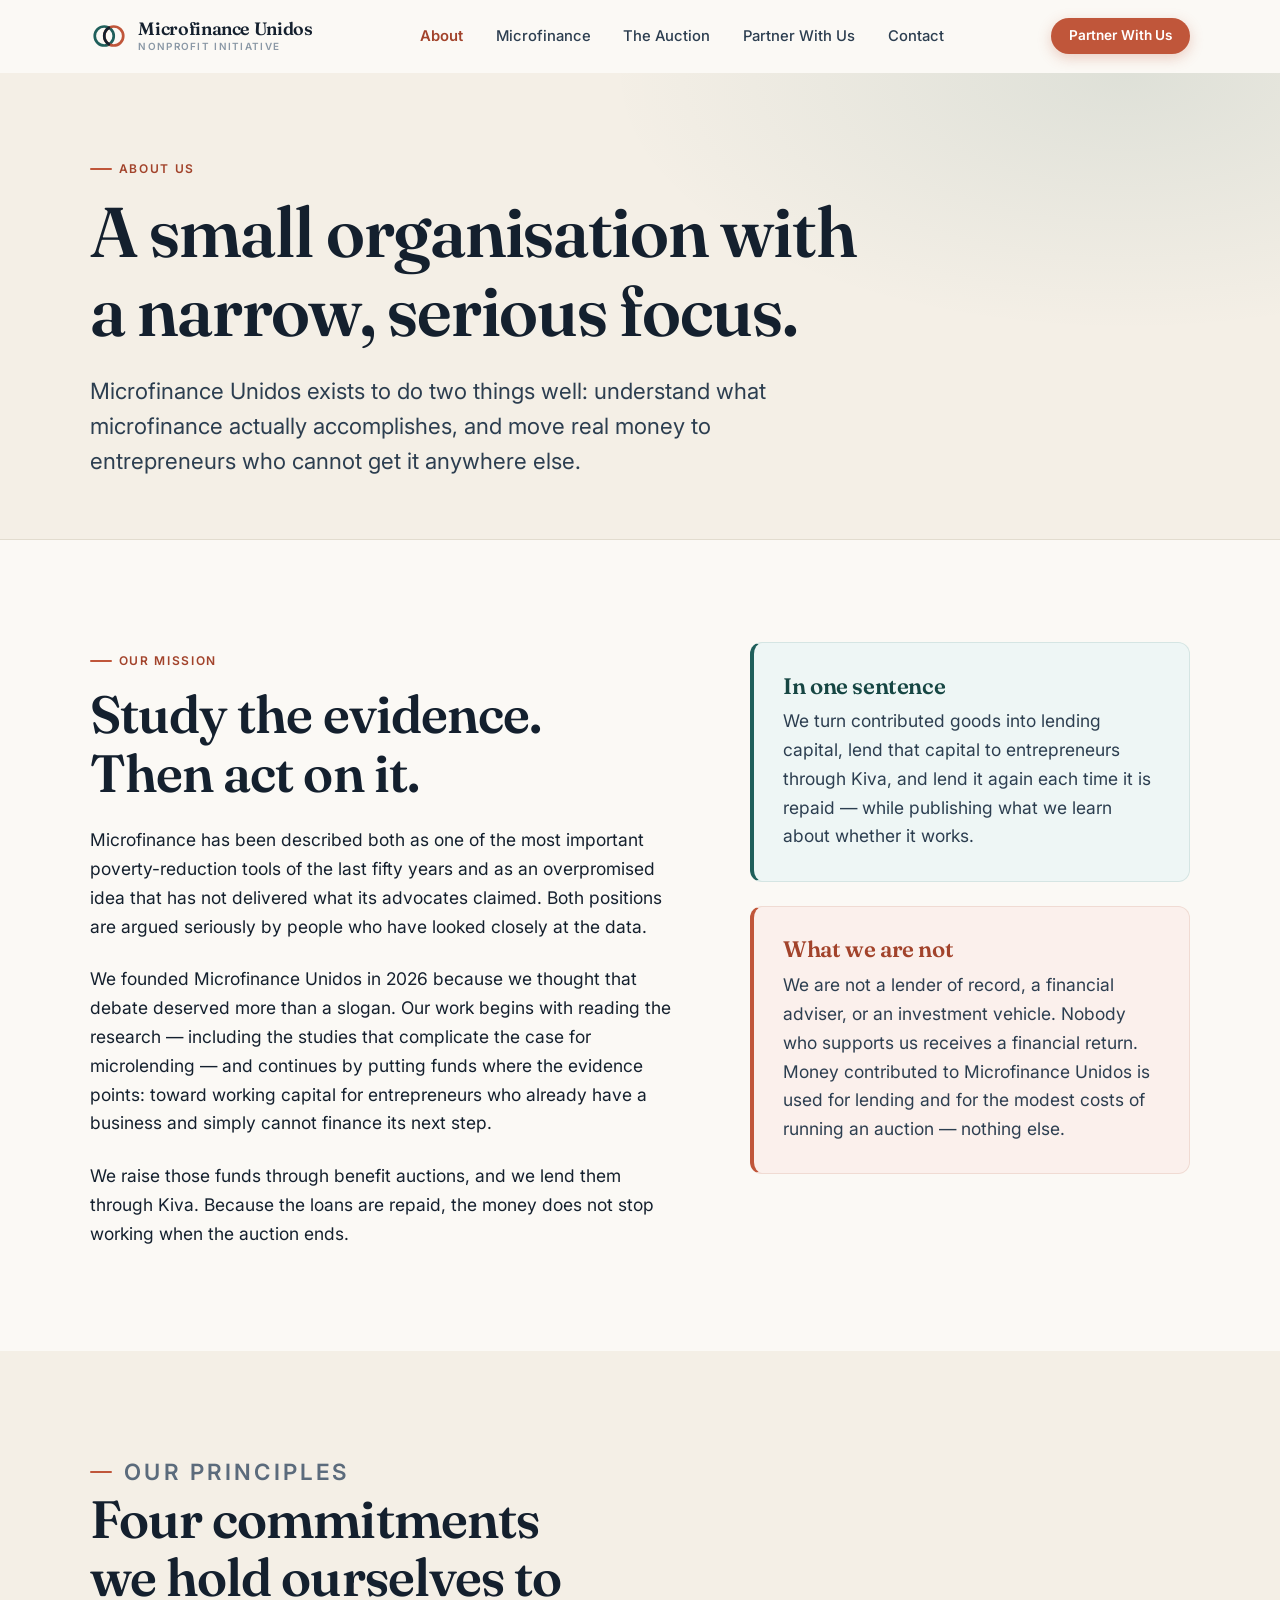
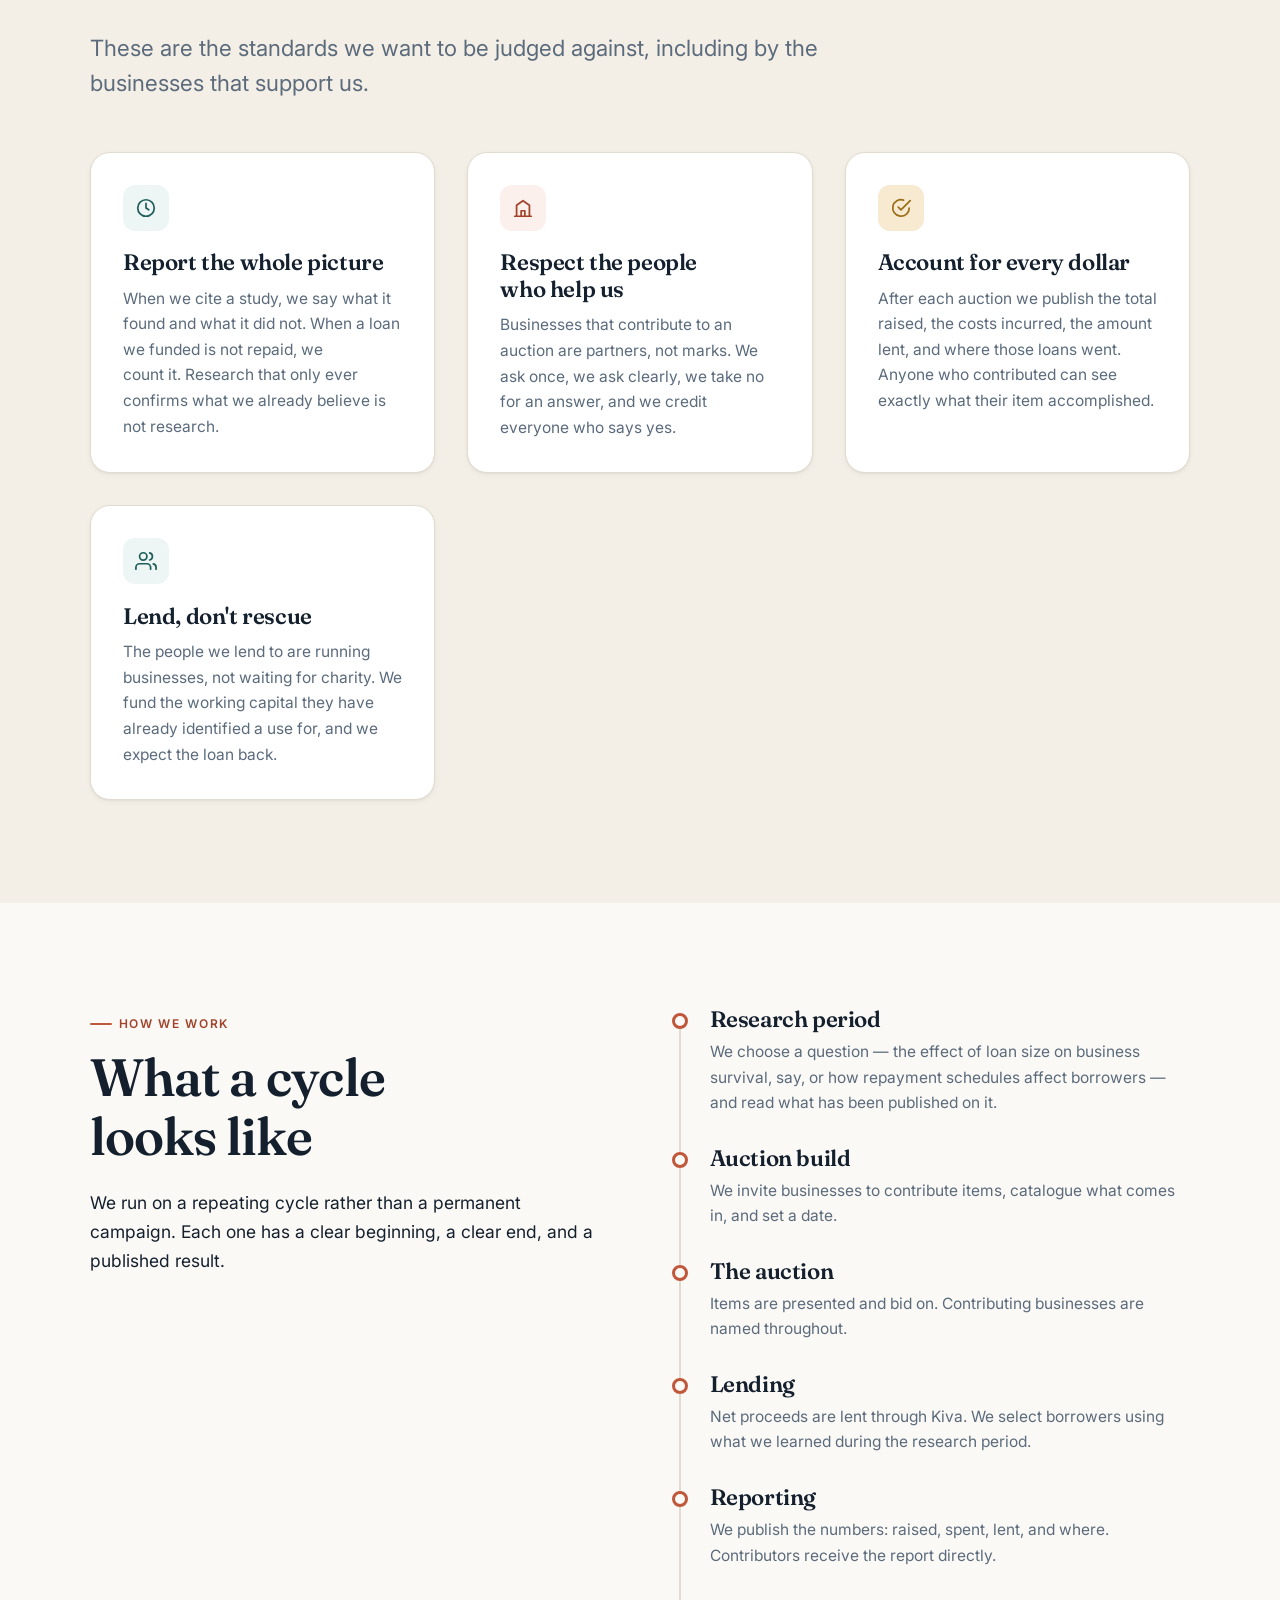
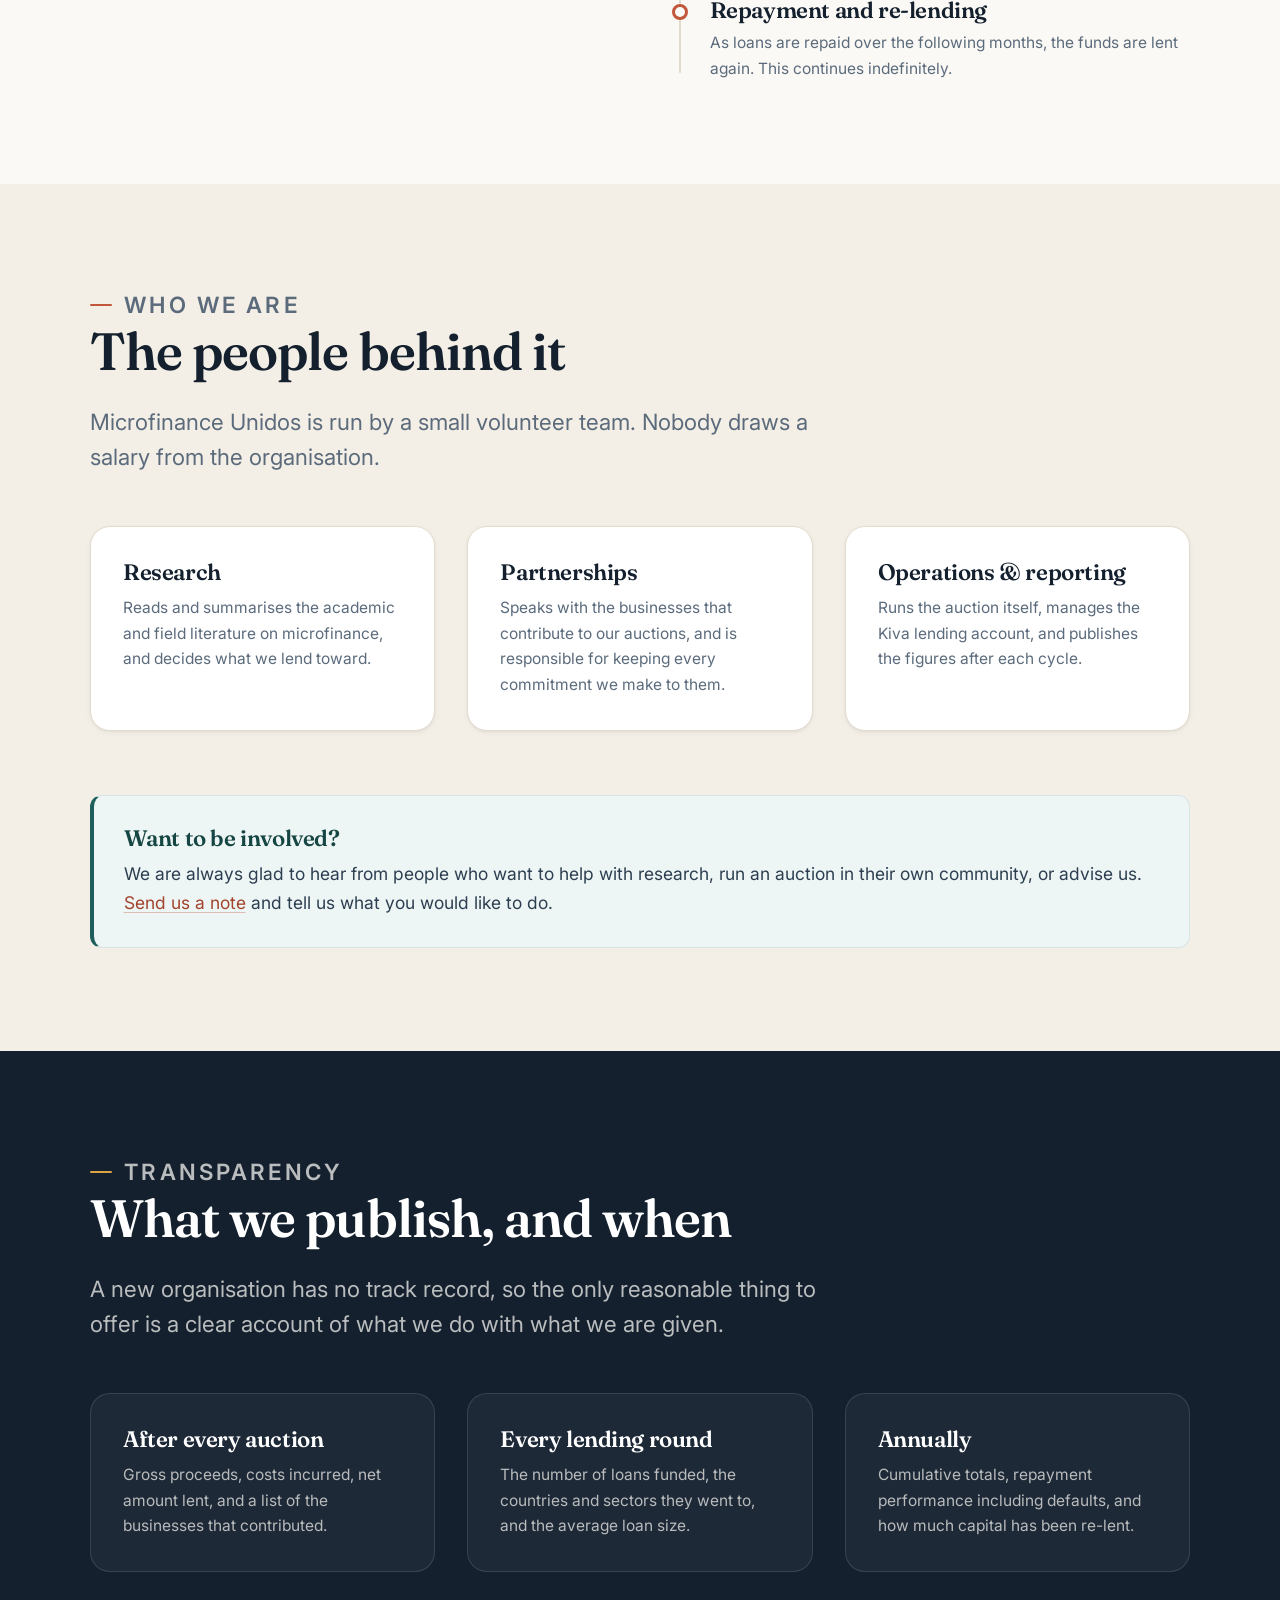
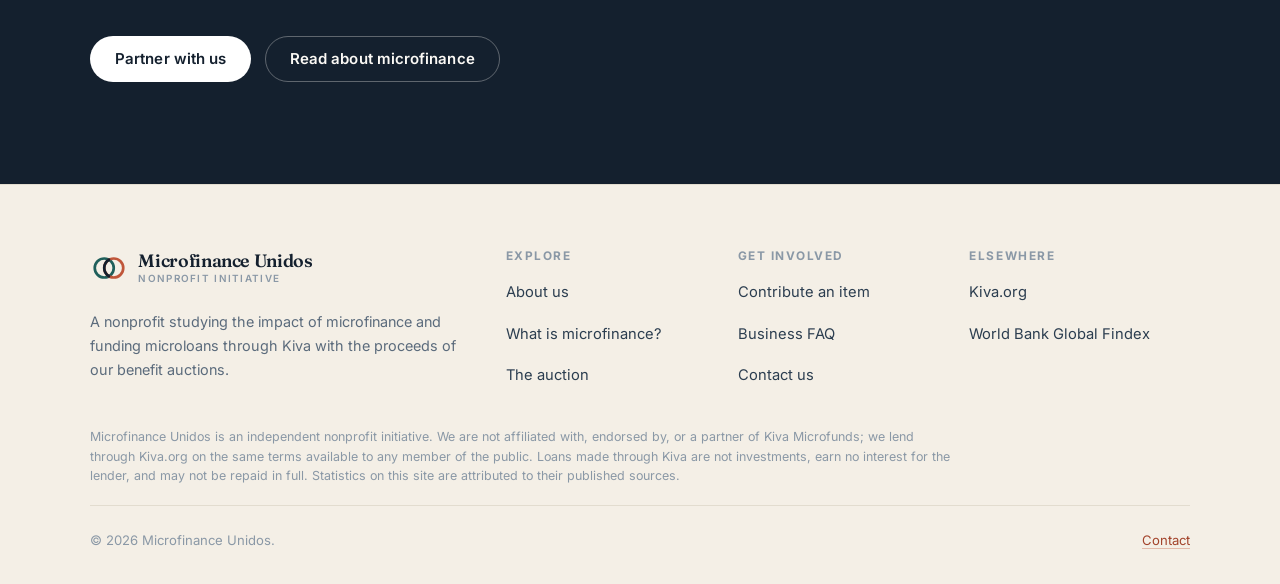
==== about.html @ 7e0c5ace "Add Microfinance Unidos website Six-page static site (no build step, no dependencies) for a nonprofi" ====
<!DOCTYPE html>
<html lang="en">
<head>
<meta charset="utf-8">
<meta name="viewport" content="width=device-width, initial-scale=1">
<title>About — Microfinance Unidos</title>
<meta name="description" content="Microfinance Unidos is a nonprofit initiative that studies the impact of microfinance and funds microloans through Kiva with the proceeds of its benefit auctions.">
<link rel="icon" href="assets/favicon.svg" type="image/svg+xml">
<meta property="og:title" content="About — Microfinance Unidos">
<meta property="og:description" content="Who we are, how we work, and the commitments we hold ourselves to.">
<meta property="og:type" content="website">
<link rel="preconnect" href="https://fonts.googleapis.com">
<link rel="preconnect" href="https://fonts.gstatic.com" crossorigin>
<link href="https://fonts.googleapis.com/css2?family=Fraunces:opsz,wght@9..144,400;9..144,500;9..144,600;9..144,700&family=Inter:wght@400;500;600;700&display=swap" rel="stylesheet">
<link rel="stylesheet" href="css/styles.css">
<noscript><style>.reveal{opacity:1;transform:none}</style></noscript>
</head>
<body>
<a class="skip-link" href="#main">Skip to content</a>

<header class="site-header">
  <div class="container">
    <nav class="nav" aria-label="Main navigation">
      <a class="brand" href="index.html">
        <svg class="brand__mark" viewBox="0 0 48 48" aria-hidden="true" focusable="false">
          <circle cx="18" cy="24" r="12" fill="none" stroke="#1f5f5b" stroke-width="3.4"/>
          <circle cx="30" cy="24" r="12" fill="none" stroke="#c0563a" stroke-width="3.4"/>
          <path d="M24 13.6a12 12 0 0 0 0 20.8" fill="none" stroke="#14202e" stroke-width="3.4" stroke-linecap="round"/>
        </svg>
        <span class="brand__text">
          <span class="brand__name">Microfinance Unidos</span>
          <span class="brand__tag">Nonprofit Initiative</span>
        </span>
      </a>
      <ul class="nav__links" id="nav-links">
        <li><a class="nav__link" href="about.html">About</a></li>
        <li><a class="nav__link" href="microfinance.html">Microfinance</a></li>
        <li><a class="nav__link" href="auction.html">The Auction</a></li>
        <li><a class="nav__link" href="partner.html">Partner With Us</a></li>
        <li><a class="nav__link" href="contact.html">Contact</a></li>
        <li class="nav__cta"><a class="btn btn-primary" href="partner.html">Partner With Us</a></li>
      </ul>
      <div class="nav__actions">
        <a class="btn btn-primary btn-sm" href="partner.html">Partner With Us</a>
        <button class="nav__toggle" type="button" aria-expanded="false" aria-controls="nav-links" aria-label="Open menu"><span></span></button>
      </div>
    </nav>
  </div>
</header>

<main id="main">

  <section class="page-hero">
    <div class="container">
      <p class="eyebrow">About us</p>
      <h1>A small organisation with a narrow, serious focus.</h1>
      <p class="lede">
        Microfinance Unidos exists to do two things well: understand what microfinance actually accomplishes,
        and move real money to entrepreneurs who cannot get it anywhere else.
      </p>
    </div>
  </section>

  <!-- ================= MISSION ================= -->
  <section class="section">
    <div class="container">
      <div class="split split--top split--wide-left">
        <div class="reveal">
          <p class="eyebrow">Our mission</p>
          <h2>Study the evidence. Then act on it.</h2>
          <p>
            Microfinance has been described both as one of the most important poverty-reduction tools of the
            last fifty years and as an overpromised idea that has not delivered what its advocates claimed.
            Both positions are argued seriously by people who have looked closely at the data.
          </p>
          <p>
            We founded Microfinance Unidos in 2026 because we thought that debate deserved more than a slogan.
            Our work begins with reading the research — including the studies that complicate the case for
            microlending — and continues by putting funds where the evidence points: toward working capital for
            entrepreneurs who already have a business and simply cannot finance its next step.
          </p>
          <p>
            We raise those funds through benefit auctions, and we lend them through Kiva. Because the loans are
            repaid, the money does not stop working when the auction ends.
          </p>
        </div>

        <div class="reveal reveal-1">
          <div class="callout">
            <h3>In one sentence</h3>
            <p>
              We turn contributed goods into lending capital, lend that capital to entrepreneurs through Kiva,
              and lend it again each time it is repaid — while publishing what we learn about whether it works.
            </p>
          </div>
          <div class="callout callout--clay mt-md">
            <h3>What we are not</h3>
            <p>
              We are not a lender of record, a financial adviser, or an investment vehicle. Nobody who supports
              us receives a financial return. Money contributed to Microfinance Unidos is used for lending and
              for the modest costs of running an auction — nothing else.
            </p>
          </div>
        </div>
      </div>
    </div>
  </section>

  <!-- ================= PRINCIPLES ================= -->
  <section class="section section--paper">
    <div class="container">
      <div class="section-head reveal">
        <p class="eyebrow">Our principles</p>
        <h2>Four commitments we hold ourselves to</h2>
        <p>These are the standards we want to be judged against, including by the businesses that support us.</p>
      </div>

      <div class="grid grid-2">
        <article class="card reveal">
          <div class="card__icon card__icon--pine">
            <svg width="22" height="22" viewBox="0 0 24 24" fill="none" stroke="currentColor" stroke-width="1.9" stroke-linecap="round" stroke-linejoin="round" aria-hidden="true"><circle cx="12" cy="12" r="9"/><path d="M12 7v5l3 2"/></svg>
          </div>
          <h3>Report the whole picture</h3>
          <p>
            When we cite a study, we say what it found and what it did not. When a loan we funded is not repaid,
            we count it. Research that only ever confirms what we already believe is not research.
          </p>
        </article>

        <article class="card reveal reveal-1">
          <div class="card__icon">
            <svg width="22" height="22" viewBox="0 0 24 24" fill="none" stroke="currentColor" stroke-width="1.9" stroke-linecap="round" stroke-linejoin="round" aria-hidden="true"><path d="M3 21h18"/><path d="M5 21V9l7-5 7 5v12"/><path d="M10 21v-6h4v6"/></svg>
          </div>
          <h3>Respect the people who help us</h3>
          <p>
            Businesses that contribute to an auction are partners, not marks. We ask once, we ask clearly, we
            take no for an answer, and we credit everyone who says yes.
          </p>
        </article>

        <article class="card reveal reveal-2">
          <div class="card__icon card__icon--sand">
            <svg width="22" height="22" viewBox="0 0 24 24" fill="none" stroke="currentColor" stroke-width="1.9" stroke-linecap="round" stroke-linejoin="round" aria-hidden="true"><path d="M21 12a9 9 0 1 1-6.2-8.6"/><path d="M22 4 12 14.01l-3-3"/></svg>
          </div>
          <h3>Account for every dollar</h3>
          <p>
            After each auction we publish the total raised, the costs incurred, the amount lent, and where those
            loans went. Anyone who contributed can see exactly what their item accomplished.
          </p>
        </article>

        <article class="card reveal reveal-3">
          <div class="card__icon card__icon--pine">
            <svg width="22" height="22" viewBox="0 0 24 24" fill="none" stroke="currentColor" stroke-width="1.9" stroke-linecap="round" stroke-linejoin="round" aria-hidden="true"><path d="M17 21v-2a4 4 0 0 0-4-4H5a4 4 0 0 0-4 4v2"/><circle cx="9" cy="7" r="4"/><path d="M23 21v-2a4 4 0 0 0-3-3.87"/><path d="M16 3.13a4 4 0 0 1 0 7.75"/></svg>
          </div>
          <h3>Lend, don't rescue</h3>
          <p>
            The people we lend to are running businesses, not waiting for charity. We fund the working capital
            they have already identified a use for, and we expect the loan back.
          </p>
        </article>
      </div>
    </div>
  </section>

  <!-- ================= HOW WE WORK ================= -->
  <section class="section">
    <div class="container">
      <div class="split split--top">
        <div class="reveal">
          <p class="eyebrow">How we work</p>
          <h2>What a cycle looks like</h2>
          <p>
            We run on a repeating cycle rather than a permanent campaign. Each one has a clear beginning, a
            clear end, and a published result.
          </p>
        </div>

        <ul class="timeline reveal reveal-1">
          <li>
            <h4>Research period</h4>
            <p>We choose a question — the effect of loan size on business survival, say, or how repayment schedules affect borrowers — and read what has been published on it.</p>
          </li>
          <li>
            <h4>Auction build</h4>
            <p>We invite businesses to contribute items, catalogue what comes in, and set a date.</p>
          </li>
          <li>
            <h4>The auction</h4>
            <p>Items are presented and bid on. Contributing businesses are named throughout.</p>
          </li>
          <li>
            <h4>Lending</h4>
            <p>Net proceeds are lent through Kiva. We select borrowers using what we learned during the research period.</p>
          </li>
          <li>
            <h4>Reporting</h4>
            <p>We publish the numbers: raised, spent, lent, and where. Contributors receive the report directly.</p>
          </li>
          <li>
            <h4>Repayment and re-lending</h4>
            <p>As loans are repaid over the following months, the funds are lent again. This continues indefinitely.</p>
          </li>
        </ul>
      </div>
    </div>
  </section>

  <!-- ================= WHO WE ARE ================= -->
  <section class="section section--paper">
    <div class="container">
      <div class="section-head reveal">
        <p class="eyebrow">Who we are</p>
        <h2>The people behind it</h2>
        <p>
          Microfinance Unidos is run by a small volunteer team. Nobody draws a salary from the organisation.
        </p>
      </div>

      <div class="grid grid-3 reveal reveal-1">
        <article class="card">
          <h3>Research</h3>
          <p>Reads and summarises the academic and field literature on microfinance, and decides what we lend toward.</p>
        </article>
        <article class="card">
          <h3>Partnerships</h3>
          <p>Speaks with the businesses that contribute to our auctions, and is responsible for keeping every commitment we make to them.</p>
        </article>
        <article class="card">
          <h3>Operations &amp; reporting</h3>
          <p>Runs the auction itself, manages the Kiva lending account, and publishes the figures after each cycle.</p>
        </article>
      </div>

      <!--
        TO ADD NAMED TEAM MEMBERS:
        Replace the three cards above (or add below) using this pattern —

        <article class="card">
          <h3>Full Name</h3>
          <p class="pill pill--pine" style="margin-bottom:0.75rem">Role</p>
          <p>One or two sentences on background and what they do here.</p>
        </article>
      -->

      <div class="callout mt-xl reveal reveal-2">
        <h3>Want to be involved?</h3>
        <p>
          We are always glad to hear from people who want to help with research, run an auction in their own
          community, or advise us. <a href="contact.html">Send us a note</a> and tell us what you would like to do.
        </p>
      </div>
    </div>
  </section>

  <!-- ================= TRANSPARENCY ================= -->
  <section class="section section--ink">
    <div class="container">
      <div class="section-head reveal">
        <p class="eyebrow">Transparency</p>
        <h2>What we publish, and when</h2>
        <p>
          A new organisation has no track record, so the only reasonable thing to offer is a clear account of
          what we do with what we are given.
        </p>
      </div>

      <div class="grid grid-3">
        <article class="card card--dark reveal">
          <h3>After every auction</h3>
          <p>Gross proceeds, costs incurred, net amount lent, and a list of the businesses that contributed.</p>
        </article>
        <article class="card card--dark reveal reveal-1">
          <h3>Every lending round</h3>
          <p>The number of loans funded, the countries and sectors they went to, and the average loan size.</p>
        </article>
        <article class="card card--dark reveal reveal-2">
          <h3>Annually</h3>
          <p>Cumulative totals, repayment performance including defaults, and how much capital has been re-lent.</p>
        </article>
      </div>

      <div class="btn-row mt-xl reveal reveal-3">
        <a class="btn btn-light" href="partner.html">Partner with us</a>
        <a class="btn btn-ghost-light" href="microfinance.html">Read about microfinance</a>
      </div>
    </div>
  </section>

</main>

<footer class="site-footer">
  <div class="container">
    <div class="footer__grid">
      <div class="footer__about">
        <a class="brand" href="index.html">
          <svg class="brand__mark" viewBox="0 0 48 48" aria-hidden="true" focusable="false">
            <circle cx="18" cy="24" r="12" fill="none" stroke="#1f5f5b" stroke-width="3.4"/>
            <circle cx="30" cy="24" r="12" fill="none" stroke="#c0563a" stroke-width="3.4"/>
            <path d="M24 13.6a12 12 0 0 0 0 20.8" fill="none" stroke="#14202e" stroke-width="3.4" stroke-linecap="round"/>
          </svg>
          <span class="brand__text">
            <span class="brand__name">Microfinance Unidos</span>
            <span class="brand__tag">Nonprofit Initiative</span>
          </span>
        </a>
        <p>
          A nonprofit studying the impact of microfinance and funding microloans through Kiva with the proceeds
          of our benefit auctions.
        </p>
      </div>

      <div>
        <h4>Explore</h4>
        <ul class="footer__links">
          <li><a href="about.html">About us</a></li>
          <li><a href="microfinance.html">What is microfinance?</a></li>
          <li><a href="auction.html">The auction</a></li>
        </ul>
      </div>

      <div>
        <h4>Get involved</h4>
        <ul class="footer__links">
          <li><a href="partner.html">Contribute an item</a></li>
          <li><a href="partner.html#faq">Business FAQ</a></li>
          <li><a href="contact.html">Contact us</a></li>
        </ul>
      </div>

      <div>
        <h4>Elsewhere</h4>
        <ul class="footer__links">
          <li><a href="https://www.kiva.org" target="_blank" rel="noopener">Kiva.org</a></li>
          <li><a href="https://www.worldbank.org/en/publication/globalfindex" target="_blank" rel="noopener">World Bank Global Findex</a></li>
        </ul>
      </div>
    </div>

    <p class="footer__disclaimer">
      Microfinance Unidos is an independent nonprofit initiative. We are not affiliated with, endorsed by, or a
      partner of Kiva Microfunds; we lend through Kiva.org on the same terms available to any member of the
      public. Loans made through Kiva are not investments, earn no interest for the lender, and may not be
      repaid in full. Statistics on this site are attributed to their published sources.
    </p>

    <div class="footer__bottom">
      <p>&copy; <span data-year>2026</span> Microfinance Unidos.</p>
      <p><a href="contact.html">Contact</a></p>
    </div>
  </div>
</footer>

<script src="js/main.js"></script>
</body>
</html>
---- css/styles.css ----
/* ==========================================================================
   Microfinance Unidos — Design System
   ========================================================================== */

/* --------------------------------------------------------------------------
   1. Tokens
   -------------------------------------------------------------------------- */
:root {
  /* Brand palette */
  --ink:            #14202e;
  --ink-soft:       #2c3e50;
  --ink-muted:      #5b6b7c;
  --ink-faint:      #8a98a6;

  --paper:          #fbf9f5;
  --paper-warm:     #f4efe6;
  --paper-deep:     #ece5d8;
  --white:          #ffffff;

  --clay:           #c0563a;   /* primary accent */
  --clay-deep:      #a2432b;
  --clay-soft:      #f0dbd3;
  --clay-tint:      #fbf0ec;

  --pine:           #1f5f5b;   /* secondary accent */
  --pine-deep:      #164643;
  --pine-soft:      #d5e5e3;
  --pine-tint:      #eef6f5;

  --sand:           #d9a441;
  --sand-soft:      #f7ead0;

  --line:           #e2dccf;
  --line-strong:    #cdc4b2;

  /* Typography */
  --font-display: "Fraunces", "Iowan Old Style", "Palatino Linotype", Georgia, serif;
  --font-body:    "Inter", -apple-system, BlinkMacSystemFont, "Segoe UI", Roboto, Helvetica, Arial, sans-serif;

  --step--1: clamp(0.82rem, 0.79rem + 0.14vw, 0.9rem);
  --step-0:  clamp(1rem, 0.96rem + 0.2vw, 1.09rem);
  --step-1:  clamp(1.18rem, 1.1rem + 0.38vw, 1.4rem);
  --step-2:  clamp(1.42rem, 1.28rem + 0.68vw, 1.85rem);
  --step-3:  clamp(1.7rem, 1.45rem + 1.2vw, 2.45rem);
  --step-4:  clamp(2.05rem, 1.6rem + 2.1vw, 3.3rem);
  --step-5:  clamp(2.45rem, 1.7rem + 3.4vw, 4.4rem);

  /* Space */
  --space-xs:  0.5rem;
  --space-sm:  0.875rem;
  --space-md:  1.5rem;
  --space-lg:  2.5rem;
  --space-xl:  4rem;
  --space-2xl: 6rem;
  --space-3xl: 8.5rem;

  /* Structure */
  --container: 1180px;
  --container-narrow: 760px;
  --radius-sm: 6px;
  --radius:    12px;
  --radius-lg: 20px;
  --radius-xl: 28px;

  --shadow-sm: 0 1px 2px rgba(20, 32, 46, 0.05), 0 2px 6px rgba(20, 32, 46, 0.04);
  --shadow:    0 2px 4px rgba(20, 32, 46, 0.04), 0 8px 24px rgba(20, 32, 46, 0.07);
  --shadow-lg: 0 4px 8px rgba(20, 32, 46, 0.04), 0 18px 48px rgba(20, 32, 46, 0.10);

  --header-h: 72px;
  --ease: cubic-bezier(0.22, 0.61, 0.36, 1);
}

/* --------------------------------------------------------------------------
   2. Reset & base
   -------------------------------------------------------------------------- */
*, *::before, *::after { box-sizing: border-box; }

html {
  -webkit-text-size-adjust: 100%;
  scroll-behavior: smooth;
  scroll-padding-top: calc(var(--header-h) + 24px);
}

body {
  margin: 0;
  background: var(--paper);
  color: var(--ink);
  font-family: var(--font-body);
  font-size: var(--step-0);
  line-height: 1.65;
  -webkit-font-smoothing: antialiased;
  -moz-osx-font-smoothing: grayscale;
  overflow-x: hidden;
}

body.nav-open { overflow: hidden; }

img, svg, video { max-width: 100%; height: auto; display: block; }

h1, h2, h3, h4 {
  font-family: var(--font-display);
  font-weight: 600;
  line-height: 1.12;
  letter-spacing: -0.018em;
  color: var(--ink);
  margin: 0 0 var(--space-md);
  text-wrap: balance;
}

h1 { font-size: var(--step-5); }
h2 { font-size: var(--step-4); }
h3 { font-size: var(--step-2); line-height: 1.2; }
h4 { font-size: var(--step-1); line-height: 1.3; }

p { margin: 0 0 var(--space-md); text-wrap: pretty; }
p:last-child { margin-bottom: 0; }

a {
  color: var(--clay-deep);
  text-decoration-color: rgba(192, 86, 58, 0.35);
  text-underline-offset: 3px;
  transition: color 0.18s var(--ease);
}
a:hover { color: var(--clay); text-decoration-color: currentColor; }

ul, ol { margin: 0 0 var(--space-md); padding-left: 1.25em; }
li { margin-bottom: 0.5em; }
li:last-child { margin-bottom: 0; }

strong { font-weight: 600; color: var(--ink); }

hr { border: 0; border-top: 1px solid var(--line); margin: var(--space-xl) 0; }

:focus-visible {
  outline: 2.5px solid var(--clay);
  outline-offset: 3px;
  border-radius: 3px;
}

::selection { background: var(--clay-soft); color: var(--ink); }

.skip-link {
  position: absolute; left: 12px; top: -100px; z-index: 200;
  background: var(--ink); color: var(--white);
  padding: 0.7rem 1.1rem; border-radius: var(--radius-sm);
  font-size: var(--step--1); font-weight: 600; text-decoration: none;
  transition: top 0.2s var(--ease);
}
.skip-link:focus { top: 12px; color: var(--white); }

/* --------------------------------------------------------------------------
   3. Layout
   -------------------------------------------------------------------------- */
.container {
  width: 100%;
  max-width: var(--container);
  margin-inline: auto;
  padding-inline: clamp(1.25rem, 4vw, 2.5rem);
}
.container--narrow { max-width: var(--container-narrow); }

.section { padding-block: clamp(3.5rem, 8vw, var(--space-3xl)); }
.section--tight { padding-block: clamp(2.75rem, 6vw, var(--space-2xl)); }
.section--paper { background: var(--paper-warm); }
.section--ink { background: var(--ink); color: var(--paper); }
.section--ink h2, .section--ink h3, .section--ink h4 { color: var(--white); }
.section--pine { background: var(--pine-tint); }

.section-head { max-width: 46rem; margin-bottom: clamp(2rem, 4vw, 3.25rem); }
.section-head--center { margin-inline: auto; text-align: center; }
.section-head p { color: var(--ink-muted); font-size: var(--step-1); line-height: 1.55; margin-bottom: 0; }
.section--ink .section-head p { color: rgba(251, 249, 245, 0.72); }

.eyebrow {
  display: inline-flex; align-items: center; gap: 0.55em;
  font-family: var(--font-body);
  font-size: 0.75rem; font-weight: 600; letter-spacing: 0.14em; text-transform: uppercase;
  color: var(--clay-deep);
  margin-bottom: var(--space-sm);
}
.eyebrow::before {
  content: ""; width: 22px; height: 2px; background: var(--clay); border-radius: 2px; flex: none;
}
.eyebrow--center { justify-content: center; }
.section--ink .eyebrow { color: var(--sand); }
.section--ink .eyebrow::before { background: var(--sand); }

.lede { font-size: var(--step-1); line-height: 1.55; color: var(--ink-soft); }

.grid { display: grid; gap: clamp(1.25rem, 2.5vw, 2rem); }
.grid-2 { grid-template-columns: repeat(auto-fit, minmax(300px, 1fr)); }
.grid-3 { grid-template-columns: repeat(auto-fit, minmax(280px, 1fr)); }
.grid-4 { grid-template-columns: repeat(auto-fit, minmax(215px, 1fr)); }

.split {
  display: grid;
  grid-template-columns: 1fr;
  gap: clamp(2rem, 5vw, 4.5rem);
  align-items: center;
}
@media (min-width: 880px) {
  .split { grid-template-columns: 1fr 1fr; }
  .split--wide-left { grid-template-columns: 1.15fr 0.85fr; }
  .split--wide-right { grid-template-columns: 0.85fr 1.15fr; }
  .split--top { align-items: start; }
}

/* --------------------------------------------------------------------------
   4. Buttons
   -------------------------------------------------------------------------- */
.btn {
  display: inline-flex; align-items: center; justify-content: center; gap: 0.55em;
  font-family: var(--font-body);
  font-size: 0.94rem; font-weight: 600; letter-spacing: 0.005em;
  line-height: 1;
  padding: 0.95em 1.6em;
  border-radius: 100px;
  border: 1.5px solid transparent;
  text-decoration: none;
  cursor: pointer;
  transition: transform 0.18s var(--ease), background 0.18s var(--ease),
              border-color 0.18s var(--ease), color 0.18s var(--ease), box-shadow 0.18s var(--ease);
  white-space: nowrap;
}
.btn:hover { transform: translateY(-2px); }
.btn:active { transform: translateY(0); }

.btn-primary { background: var(--clay); color: var(--white); box-shadow: 0 4px 14px rgba(192, 86, 58, 0.28); }
.btn-primary:hover { background: var(--clay-deep); color: var(--white); box-shadow: 0 8px 22px rgba(192, 86, 58, 0.34); }

.btn-secondary { background: transparent; color: var(--ink); border-color: var(--line-strong); }
.btn-secondary:hover { background: var(--white); color: var(--ink); border-color: var(--ink); box-shadow: var(--shadow-sm); }

.btn-ink { background: var(--ink); color: var(--white); }
.btn-ink:hover { background: var(--ink-soft); color: var(--white); }

.btn-light { background: var(--white); color: var(--ink); }
.btn-light:hover { background: var(--paper-warm); color: var(--ink); }

.btn-ghost-light { background: transparent; color: var(--paper); border-color: rgba(251, 249, 245, 0.32); }
.btn-ghost-light:hover { background: rgba(251, 249, 245, 0.1); color: var(--white); border-color: rgba(251, 249, 245, 0.6); }

.btn-sm { font-size: 0.85rem; padding: 0.72em 1.25em; }

.btn-row { display: flex; flex-wrap: wrap; gap: 0.85rem; align-items: center; }
.btn-row--center { justify-content: center; }

.link-arrow {
  display: inline-flex; align-items: center; gap: 0.45em;
  font-weight: 600; font-size: 0.94rem; text-decoration: none;
  color: var(--clay-deep);
}
.link-arrow svg { transition: transform 0.2s var(--ease); flex: none; }
.link-arrow:hover svg { transform: translateX(4px); }
.section--ink .link-arrow { color: var(--sand); }

/* --------------------------------------------------------------------------
   5. Header & navigation
   -------------------------------------------------------------------------- */
.site-header {
  position: sticky; top: 0; z-index: 100;
  background: rgba(251, 249, 245, 0.88);
  backdrop-filter: saturate(180%) blur(14px);
  -webkit-backdrop-filter: saturate(180%) blur(14px);
  border-bottom: 1px solid transparent;
  transition: border-color 0.25s var(--ease), box-shadow 0.25s var(--ease), background 0.25s var(--ease);
}
.site-header.is-stuck { border-bottom-color: var(--line); box-shadow: 0 4px 20px rgba(20, 32, 46, 0.05); }

.nav {
  display: flex; align-items: center; justify-content: space-between; gap: var(--space-md);
  min-height: var(--header-h);
}

.brand {
  display: inline-flex; align-items: center; gap: 0.65rem;
  text-decoration: none; color: var(--ink);
  flex: none;
}
.brand:hover { color: var(--ink); }
.brand__mark { width: 38px; height: 38px; flex: none; }
.brand__text { display: flex; flex-direction: column; line-height: 1.05; }
.brand__name {
  font-family: var(--font-display); font-weight: 600; font-size: 1.12rem;
  letter-spacing: -0.02em; color: var(--ink);
}
.brand__tag {
  font-size: 0.62rem; font-weight: 600; letter-spacing: 0.13em; text-transform: uppercase;
  color: var(--ink-faint); margin-top: 2px;
}

.nav__links { display: flex; align-items: center; gap: 0.35rem; list-style: none; margin: 0; padding: 0; }
.nav__links li { margin: 0; }
.nav__link {
  display: block;
  padding: 0.5rem 0.85rem;
  font-size: 0.925rem; font-weight: 500;
  color: var(--ink-soft); text-decoration: none;
  border-radius: var(--radius-sm);
  transition: color 0.16s var(--ease), background 0.16s var(--ease);
}
.nav__link:hover { color: var(--ink); background: rgba(20, 32, 46, 0.045); }
.nav__link.is-active { color: var(--clay-deep); font-weight: 600; }

.nav__actions { display: flex; align-items: center; gap: 0.6rem; flex: none; }
.nav__cta { display: none; }

.nav__toggle {
  display: none;
  width: 42px; height: 42px;
  align-items: center; justify-content: center;
  background: transparent; border: 1px solid var(--line-strong);
  border-radius: var(--radius-sm); cursor: pointer;
  color: var(--ink);
}
.nav__toggle span {
  display: block; position: relative; width: 18px; height: 1.8px;
  background: currentColor; border-radius: 2px;
  transition: transform 0.25s var(--ease), background 0.15s var(--ease);
}
.nav__toggle span::before, .nav__toggle span::after {
  content: ""; position: absolute; left: 0; width: 18px; height: 1.8px;
  background: currentColor; border-radius: 2px;
  transition: transform 0.25s var(--ease), top 0.2s var(--ease);
}
.nav__toggle span::before { top: -6px; }
.nav__toggle span::after  { top: 6px; }
.nav__toggle[aria-expanded="true"] span { background: transparent; }
.nav__toggle[aria-expanded="true"] span::before { top: 0; transform: rotate(45deg); }
.nav__toggle[aria-expanded="true"] span::after  { top: 0; transform: rotate(-45deg); }

@media (max-width: 940px) {
  /* backdrop-filter makes an element a containing block for position:fixed
     descendants, which would collapse the full-screen menu panel below.
     Drop the blur here and paint the header solid instead. */
  .site-header {
    backdrop-filter: none;
    -webkit-backdrop-filter: none;
    background: var(--paper);
  }

  .nav__toggle { display: inline-flex; }
  .nav__actions > .btn { display: none; }
  .nav__links {
    position: fixed; inset: var(--header-h) 0 0 0;
    flex-direction: column; align-items: stretch; justify-content: flex-start;
    gap: 0;
    background: var(--paper);
    padding: var(--space-md) clamp(1.25rem, 4vw, 2.5rem) var(--space-xl);
    border-top: 1px solid var(--line);
    transform: translateY(-8px);
    opacity: 0; visibility: hidden; pointer-events: none;
    transition: opacity 0.22s var(--ease), transform 0.22s var(--ease), visibility 0.22s;
    overflow-y: auto;
  }
  .nav__links.is-open { opacity: 1; visibility: visible; pointer-events: auto; transform: translateY(0); }
  .nav__link {
    padding: 1rem 0.25rem;
    font-size: 1.15rem; font-family: var(--font-display); font-weight: 500;
    border-bottom: 1px solid var(--line);
    border-radius: 0;
  }
  .nav__cta { display: block; margin-top: var(--space-lg); }
  .nav__cta .btn { display: inline-flex; width: 100%; }
}

/* --------------------------------------------------------------------------
   6. Hero
   -------------------------------------------------------------------------- */
.hero {
  position: relative;
  padding-block: clamp(3rem, 7vw, 6rem) clamp(3.5rem, 8vw, 6.5rem);
  overflow: hidden;
}
.hero::before {
  content: "";
  position: absolute; inset: 0;
  background:
    radial-gradient(60rem 32rem at 82% -10%, rgba(31, 95, 91, 0.10), transparent 62%),
    radial-gradient(48rem 30rem at 8% 8%, rgba(192, 86, 58, 0.10), transparent 60%);
  pointer-events: none;
}
.hero > * { position: relative; }

.hero__grid {
  display: grid; grid-template-columns: 1fr; gap: clamp(2.5rem, 5vw, 4rem);
  align-items: center;
}
@media (min-width: 940px) {
  .hero__grid { grid-template-columns: 1.05fr 0.95fr; }
}

.hero h1 { margin-bottom: var(--space-md); }
.hero__lede {
  font-size: var(--step-1); line-height: 1.55; color: var(--ink-soft);
  max-width: 34rem; margin-bottom: var(--space-lg);
}
.hero__note {
  margin-top: var(--space-lg);
  padding-top: var(--space-md);
  border-top: 1px solid var(--line);
  font-size: var(--step--1); color: var(--ink-muted); max-width: 32rem;
}

/* Page hero (interior pages) */
.page-hero {
  position: relative;
  padding-block: clamp(2.75rem, 6vw, 5rem) clamp(2.25rem, 5vw, 3.75rem);
  background: var(--paper-warm);
  border-bottom: 1px solid var(--line);
  overflow: hidden;
}
.page-hero::before {
  content: "";
  position: absolute; inset: 0;
  background: radial-gradient(52rem 26rem at 88% 0%, rgba(31, 95, 91, 0.10), transparent 62%);
  pointer-events: none;
}
.page-hero > * { position: relative; }
.page-hero h1 { max-width: 20ch; }
.page-hero .lede { max-width: 44rem; margin-bottom: 0; }

/* --------------------------------------------------------------------------
   7. Cards & content blocks
   -------------------------------------------------------------------------- */
.card {
  background: var(--white);
  border: 1px solid var(--line);
  border-radius: var(--radius-lg);
  padding: clamp(1.5rem, 2.5vw, 2.1rem);
  box-shadow: var(--shadow-sm);
  transition: transform 0.25s var(--ease), box-shadow 0.25s var(--ease), border-color 0.25s var(--ease);
}
.card--hover:hover { transform: translateY(-4px); box-shadow: var(--shadow); border-color: var(--line-strong); }
.card h3 { margin-bottom: 0.6rem; font-size: var(--step-1); }
.card p { color: var(--ink-muted); margin-bottom: 0; font-size: 0.97rem; }
.card p + p { margin-top: 0.85rem; }

.card__icon {
  width: 46px; height: 46px; border-radius: 12px;
  display: grid; place-items: center;
  background: var(--clay-tint); color: var(--clay-deep);
  margin-bottom: 1.15rem;
}
.card__icon--pine { background: var(--pine-tint); color: var(--pine); }
.card__icon--sand { background: var(--sand-soft); color: #9a6f19; }

.card--dark {
  background: rgba(255, 255, 255, 0.045);
  border-color: rgba(255, 255, 255, 0.12);
  box-shadow: none;
}
.card--dark p { color: rgba(251, 249, 245, 0.7); }

/* Numbered steps */
.steps { counter-reset: step; list-style: none; padding: 0; margin: 0; display: grid; gap: 1.15rem; }
.step {
  display: grid; grid-template-columns: auto 1fr; gap: 1.15rem; align-items: start;
  padding-bottom: 1.15rem;
  border-bottom: 1px solid var(--line);
  margin: 0;
}
.step:last-child { border-bottom: 0; padding-bottom: 0; }
.step__num {
  counter-increment: step;
  width: 38px; height: 38px; flex: none;
  display: grid; place-items: center;
  border-radius: 50%;
  background: var(--ink); color: var(--white);
  font-family: var(--font-display); font-weight: 600; font-size: 0.95rem;
  line-height: 1;
}
.step__num::before { content: counter(step); }
.step h3, .step h4 { margin-bottom: 0.35rem; font-size: var(--step-1); }
.step p { color: var(--ink-muted); margin-bottom: 0; font-size: 0.97rem; }
.section--ink .step { border-bottom-color: rgba(255, 255, 255, 0.14); }
.section--ink .step__num { background: var(--sand); color: var(--ink); }
.section--ink .step p { color: rgba(251, 249, 245, 0.72); }

/* Stats */
.stats {
  display: grid;
  grid-template-columns: repeat(auto-fit, minmax(190px, 1fr));
  gap: clamp(1.25rem, 3vw, 2.25rem);
}
.stat__figure {
  font-family: var(--font-display); font-weight: 600;
  font-size: clamp(2.1rem, 1.5rem + 2.6vw, 3.1rem);
  line-height: 1; letter-spacing: -0.03em;
  color: var(--clay-deep);
  margin-bottom: 0.5rem;
}
.section--ink .stat__figure { color: var(--sand); }
.stat__label { font-size: 0.94rem; color: var(--ink-muted); line-height: 1.45; margin: 0; }
.section--ink .stat__label { color: rgba(251, 249, 245, 0.72); }
.stat--boxed {
  background: var(--white); border: 1px solid var(--line);
  border-radius: var(--radius); padding: 1.5rem 1.4rem;
}

.source-note {
  font-size: 0.78rem; color: var(--ink-faint); line-height: 1.5;
  margin-top: var(--space-lg); margin-bottom: 0;
}
.source-note a { color: inherit; text-decoration-color: rgba(138, 152, 166, 0.5); }
.source-note a:hover { color: var(--ink-muted); }
.section--ink .source-note { color: rgba(251, 249, 245, 0.45); }
.section--ink .source-note a { color: inherit; }

/* Callout */
.callout {
  background: var(--pine-tint);
  border: 1px solid var(--pine-soft);
  border-left: 4px solid var(--pine);
  border-radius: var(--radius);
  padding: clamp(1.25rem, 2.5vw, 1.85rem);
}
.callout h3, .callout h4 { color: var(--pine-deep); margin-bottom: 0.5rem; font-size: var(--step-1); }
.callout p { color: var(--ink-soft); margin-bottom: 0; }
.callout p + p { margin-top: 0.85rem; }
.callout--clay { background: var(--clay-tint); border-color: var(--clay-soft); border-left-color: var(--clay); }
.callout--clay h3, .callout--clay h4 { color: var(--clay-deep); }

/* Pull quote */
.pull-quote {
  margin: 0;
  padding-left: clamp(1.25rem, 3vw, 2rem);
  border-left: 3px solid var(--clay);
}
.pull-quote p {
  font-family: var(--font-display); font-size: var(--step-2);
  line-height: 1.32; letter-spacing: -0.015em; color: var(--ink);
  margin-bottom: 0.9rem;
}
.pull-quote footer {
  font-style: normal; font-size: 0.9rem; color: var(--ink-muted); font-weight: 500;
}
.section--ink .pull-quote p { color: var(--white); }
.section--ink .pull-quote footer { color: rgba(251, 249, 245, 0.6); }

/* Feature list with check marks */
.check-list { list-style: none; padding: 0; margin: 0 0 var(--space-md); display: grid; gap: 0.85rem; }
.check-list li {
  position: relative; padding-left: 2rem; margin: 0;
  color: var(--ink-soft); line-height: 1.55;
}
.check-list li::before {
  content: "";
  position: absolute; left: 0; top: 0.42em;
  width: 18px; height: 18px; border-radius: 50%;
  background: var(--pine-soft) url("data:image/svg+xml,%3Csvg xmlns='http://www.w3.org/2000/svg' viewBox='0 0 24 24' fill='none' stroke='%231f5f5b' stroke-width='3.2' stroke-linecap='round' stroke-linejoin='round'%3E%3Cpolyline points='20 6 9 17 4 12'/%3E%3C/svg%3E") center / 11px no-repeat;
}
.section--ink .check-list li { color: rgba(251, 249, 245, 0.78); }

/* Definition rows */
.def-list { display: grid; gap: 0; margin: 0; }
.def-row {
  display: grid; grid-template-columns: 1fr; gap: 0.35rem;
  padding: 1.25rem 0;
  border-top: 1px solid var(--line);
}
.def-row:last-child { border-bottom: 1px solid var(--line); }
@media (min-width: 720px) {
  .def-row { grid-template-columns: 15rem 1fr; gap: 2rem; }
}
.def-row dt { font-family: var(--font-display); font-weight: 600; font-size: var(--step-1); color: var(--ink); line-height: 1.25; }
.def-row dd { margin: 0; color: var(--ink-muted); }

/* Timeline */
.timeline { list-style: none; margin: 0; padding: 0; position: relative; }
.timeline::before {
  content: ""; position: absolute; left: 7px; top: 8px; bottom: 8px;
  width: 2px; background: var(--line); border-radius: 2px;
}
.timeline li { position: relative; padding-left: 2.35rem; padding-bottom: 1.75rem; margin: 0; }
.timeline li:last-child { padding-bottom: 0; }
.timeline li::before {
  content: ""; position: absolute; left: 0; top: 0.45em;
  width: 16px; height: 16px; border-radius: 50%;
  background: var(--paper); border: 3px solid var(--clay);
}
.timeline h4 { margin-bottom: 0.3rem; font-size: var(--step-1); }
.timeline p { color: var(--ink-muted); margin-bottom: 0; font-size: 0.97rem; }

/* Tag / pill */
.pill {
  display: inline-flex; align-items: center; gap: 0.4em;
  background: var(--white); border: 1px solid var(--line);
  color: var(--ink-soft);
  border-radius: 100px; padding: 0.4em 0.9em;
  font-size: 0.8rem; font-weight: 600; letter-spacing: 0.01em;
}
.pill--pine { background: var(--pine-tint); border-color: var(--pine-soft); color: var(--pine-deep); }
.pill--clay { background: var(--clay-tint); border-color: var(--clay-soft); color: var(--clay-deep); }
.pill-row { display: flex; flex-wrap: wrap; gap: 0.5rem; }

/* Panel */
.panel {
  background: var(--white);
  border: 1px solid var(--line);
  border-radius: var(--radius-xl);
  padding: clamp(1.5rem, 3vw, 2.5rem);
  box-shadow: var(--shadow-lg);
}
.panel--flat { box-shadow: var(--shadow-sm); }
.panel__caption {
  font-size: 0.82rem; color: var(--ink-faint); text-align: center;
  margin: 1.25rem 0 0; line-height: 1.5;
}

/* --------------------------------------------------------------------------
   8. Accordion (FAQ)
   -------------------------------------------------------------------------- */
.accordion { border-top: 1px solid var(--line); }
.accordion__item { border-bottom: 1px solid var(--line); }
.accordion__trigger {
  display: flex; align-items: flex-start; justify-content: space-between; gap: 1.25rem;
  width: 100%;
  background: none; border: 0;
  padding: 1.35rem 0;
  text-align: left; cursor: pointer;
  font-family: var(--font-display); font-size: var(--step-1); font-weight: 600;
  line-height: 1.3; letter-spacing: -0.012em;
  color: var(--ink);
  transition: color 0.16s var(--ease);
}
.accordion__trigger:hover { color: var(--clay-deep); }
.accordion__icon {
  flex: none; width: 24px; height: 24px; margin-top: 3px;
  border-radius: 50%; background: var(--paper-warm);
  display: grid; place-items: center;
  position: relative;
  transition: background 0.2s var(--ease);
}
.accordion__icon::before, .accordion__icon::after {
  content: ""; position: absolute;
  background: var(--ink-soft); border-radius: 2px;
  transition: transform 0.25s var(--ease), opacity 0.2s var(--ease);
}
.accordion__icon::before { width: 11px; height: 1.8px; }
.accordion__icon::after  { width: 1.8px; height: 11px; }
.accordion__trigger[aria-expanded="true"] .accordion__icon { background: var(--clay-tint); }
.accordion__trigger[aria-expanded="true"] .accordion__icon::after { transform: rotate(90deg); opacity: 0; }
.accordion__panel {
  overflow: hidden;
  height: 0;
  transition: height 0.3s var(--ease);
}
.accordion__inner { padding-bottom: 1.5rem; padding-right: clamp(0rem, 6vw, 3.5rem); color: var(--ink-muted); }
.accordion__inner p:last-child { margin-bottom: 0; }

/* --------------------------------------------------------------------------
   9. Forms
   -------------------------------------------------------------------------- */
.form { display: grid; gap: 1.15rem; }
.form__row { display: grid; grid-template-columns: 1fr; gap: 1.15rem; }
@media (min-width: 640px) { .form__row { grid-template-columns: 1fr 1fr; } }

.field { display: grid; gap: 0.4rem; }
.field label { font-size: 0.85rem; font-weight: 600; color: var(--ink-soft); letter-spacing: 0.005em; }
.field label .req { color: var(--clay); }
.field input, .field textarea, .field select {
  font-family: var(--font-body); font-size: 0.97rem; color: var(--ink);
  background: var(--white);
  border: 1px solid var(--line-strong);
  border-radius: var(--radius-sm);
  padding: 0.75rem 0.9rem;
  width: 100%;
  transition: border-color 0.16s var(--ease), box-shadow 0.16s var(--ease);
}
.field textarea { min-height: 130px; resize: vertical; line-height: 1.6; }
.field select {
  appearance: none; cursor: pointer;
  background-image: url("data:image/svg+xml,%3Csvg xmlns='http://www.w3.org/2000/svg' viewBox='0 0 24 24' fill='none' stroke='%235b6b7c' stroke-width='2.2' stroke-linecap='round' stroke-linejoin='round'%3E%3Cpolyline points='6 9 12 15 18 9'/%3E%3C/svg%3E");
  background-repeat: no-repeat; background-position: right 0.85rem center; background-size: 16px;
  padding-right: 2.5rem;
}
.field input:focus, .field textarea:focus, .field select:focus {
  outline: none; border-color: var(--clay);
  box-shadow: 0 0 0 3px rgba(192, 86, 58, 0.14);
}
.field input::placeholder, .field textarea::placeholder { color: var(--ink-faint); }
.field__hint { font-size: 0.8rem; color: var(--ink-faint); line-height: 1.45; }

.form__footer { display: flex; flex-wrap: wrap; align-items: center; gap: 1rem; margin-top: 0.35rem; }
.form__privacy { font-size: 0.8rem; color: var(--ink-faint); max-width: 30rem; line-height: 1.5; margin: 0; }

.form__status {
  display: none;
  padding: 0.85rem 1.1rem; border-radius: var(--radius-sm);
  font-size: 0.9rem; font-weight: 500;
}
.form__status.is-visible { display: block; }
.form__status--ok { background: var(--pine-tint); color: var(--pine-deep); border: 1px solid var(--pine-soft); }
.form__status--err { background: var(--clay-tint); color: var(--clay-deep); border: 1px solid var(--clay-soft); }

.hp-field { position: absolute; left: -9999px; opacity: 0; height: 0; overflow: hidden; }

/* --------------------------------------------------------------------------
   10. CTA band
   -------------------------------------------------------------------------- */
.cta-band {
  background: var(--ink);
  color: var(--paper);
  position: relative;
  overflow: hidden;
}
.cta-band::before {
  content: "";
  position: absolute; inset: 0;
  background:
    radial-gradient(40rem 22rem at 12% 110%, rgba(192, 86, 58, 0.30), transparent 62%),
    radial-gradient(38rem 22rem at 88% -10%, rgba(31, 95, 91, 0.38), transparent 62%);
  pointer-events: none;
}
.cta-band > * { position: relative; }
.cta-band h2 { color: var(--white); max-width: 20ch; }
.cta-band p { color: rgba(251, 249, 245, 0.74); font-size: var(--step-1); max-width: 46ch; }

/* --------------------------------------------------------------------------
   11. Footer
   -------------------------------------------------------------------------- */
.site-footer {
  background: var(--paper-warm);
  border-top: 1px solid var(--line);
  padding-block: clamp(2.75rem, 5vw, 4rem) 2rem;
  font-size: 0.92rem;
}
.footer__grid {
  display: grid; grid-template-columns: 1fr; gap: clamp(2rem, 4vw, 3rem);
  padding-bottom: var(--space-lg);
}
@media (min-width: 760px) { .footer__grid { grid-template-columns: 1.6fr 1fr 1fr; } }
@media (min-width: 1000px) { .footer__grid { grid-template-columns: 2fr 1fr 1fr 1.2fr; } }

.footer__about p { color: var(--ink-muted); font-size: 0.9rem; max-width: 30rem; margin-top: 1rem; }
.site-footer h4 {
  font-family: var(--font-body); font-size: 0.74rem; font-weight: 700;
  letter-spacing: 0.13em; text-transform: uppercase; color: var(--ink-faint);
  margin-bottom: 1rem;
}
.footer__links { list-style: none; margin: 0; padding: 0; display: grid; gap: 0.6rem; }
.footer__links a { color: var(--ink-soft); text-decoration: none; font-size: 0.92rem; }
.footer__links a:hover { color: var(--clay-deep); text-decoration: underline; }

.footer__bottom {
  display: flex; flex-wrap: wrap; gap: 1rem; justify-content: space-between; align-items: center;
  padding-top: var(--space-md);
  border-top: 1px solid var(--line);
  font-size: 0.82rem; color: var(--ink-faint);
}
.footer__bottom p { margin: 0; }
.footer__disclaimer { max-width: 54rem; font-size: 0.78rem; color: var(--ink-faint); line-height: 1.55; margin: 0 0 1.25rem; }

/* --------------------------------------------------------------------------
   12. Motion
   -------------------------------------------------------------------------- */
.reveal { opacity: 0; transform: translateY(18px); }
.reveal.is-visible {
  opacity: 1; transform: none;
  transition: opacity 0.6s var(--ease), transform 0.6s var(--ease);
}
.reveal-1.is-visible { transition-delay: 0.08s; }
.reveal-2.is-visible { transition-delay: 0.16s; }
.reveal-3.is-visible { transition-delay: 0.24s; }
.reveal-4.is-visible { transition-delay: 0.32s; }

@keyframes dash-flow { to { stroke-dashoffset: -240; } }
.flow-line { stroke-dasharray: 5 7; animation: dash-flow 14s linear infinite; }

@media (prefers-reduced-motion: reduce) {
  html { scroll-behavior: auto; }
  *, *::before, *::after {
    animation-duration: 0.01ms !important;
    animation-iteration-count: 1 !important;
    transition-duration: 0.01ms !important;
  }
  .reveal { opacity: 1; transform: none; }
  .btn:hover { transform: none; }
}

/* --------------------------------------------------------------------------
   13. Utilities
   -------------------------------------------------------------------------- */
.text-center { text-align: center; }
.mb-0 { margin-bottom: 0; }
.mt-md { margin-top: var(--space-md); }
.mt-lg { margin-top: var(--space-lg); }
.mt-xl { margin-top: var(--space-xl); }
.muted { color: var(--ink-muted); }
.visually-hidden {
  position: absolute; width: 1px; height: 1px; padding: 0; margin: -1px;
  overflow: hidden; clip: rect(0 0 0 0); white-space: nowrap; border: 0;
}
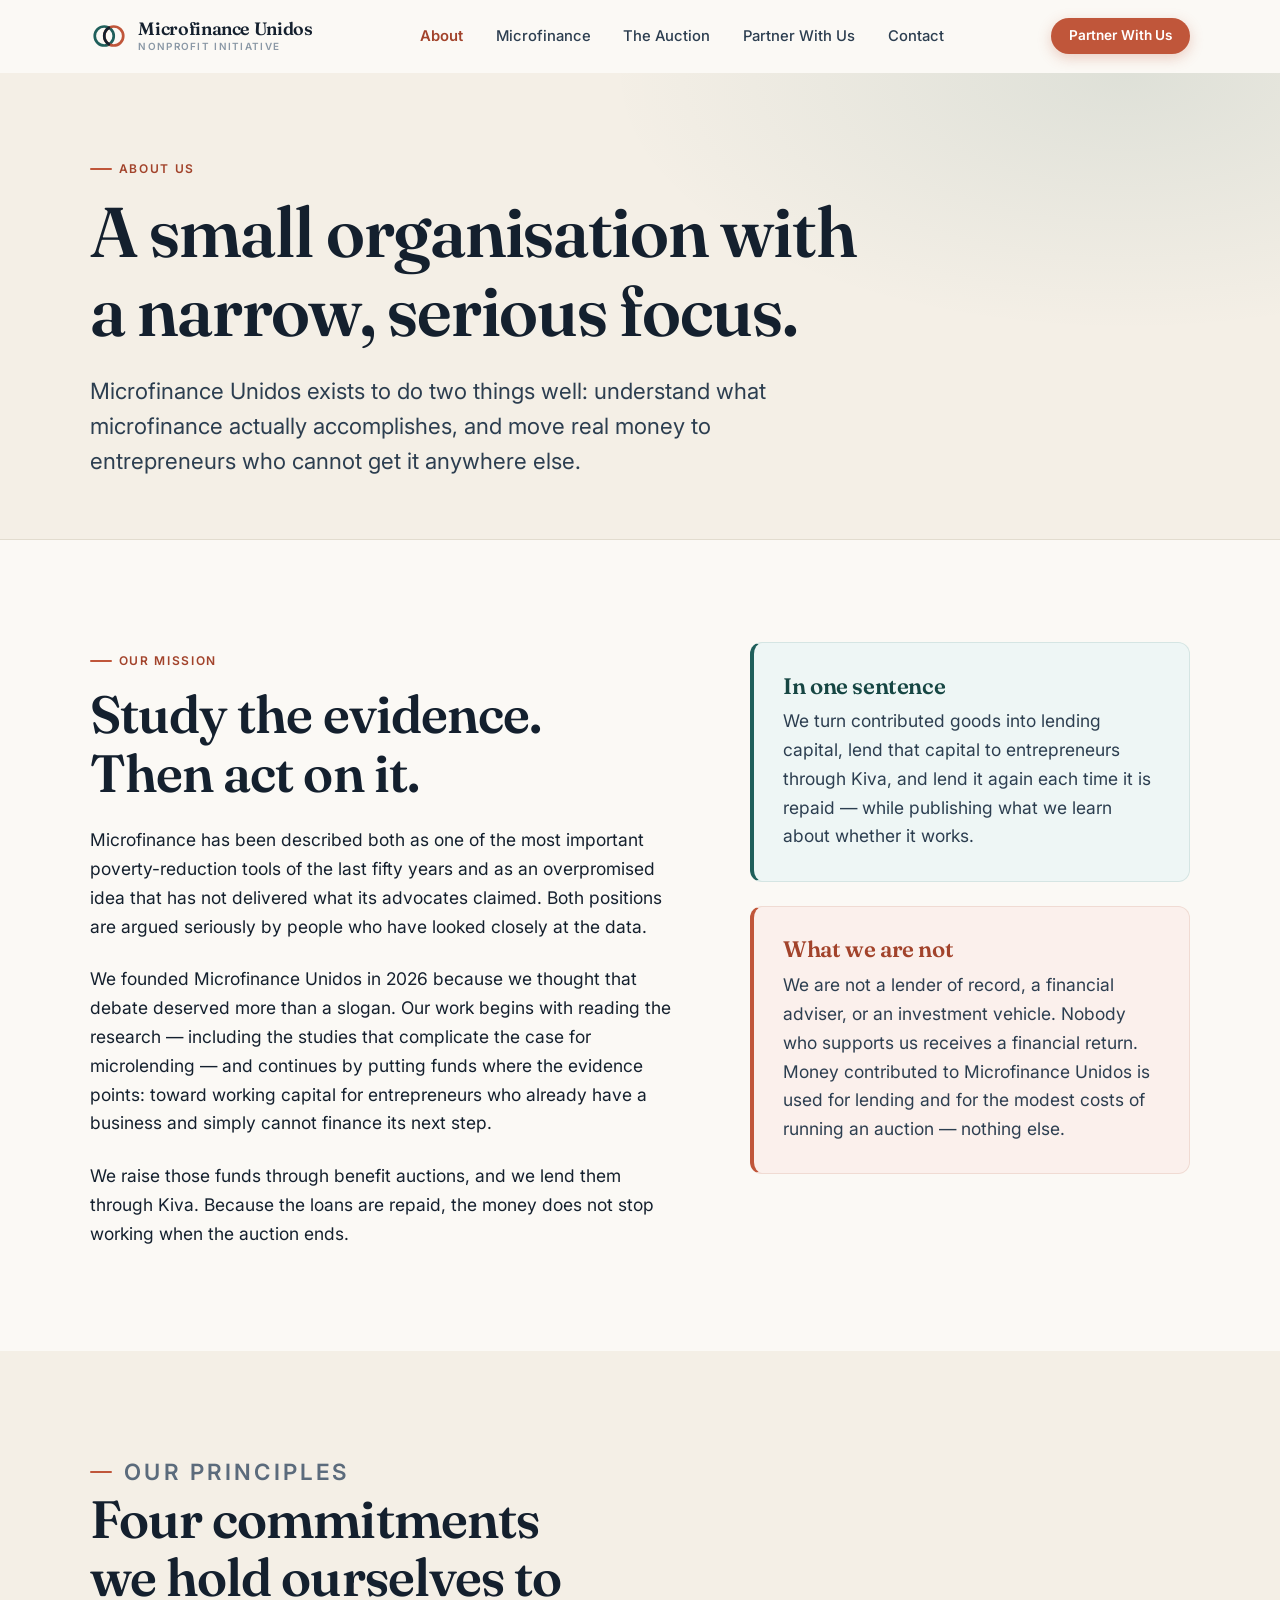
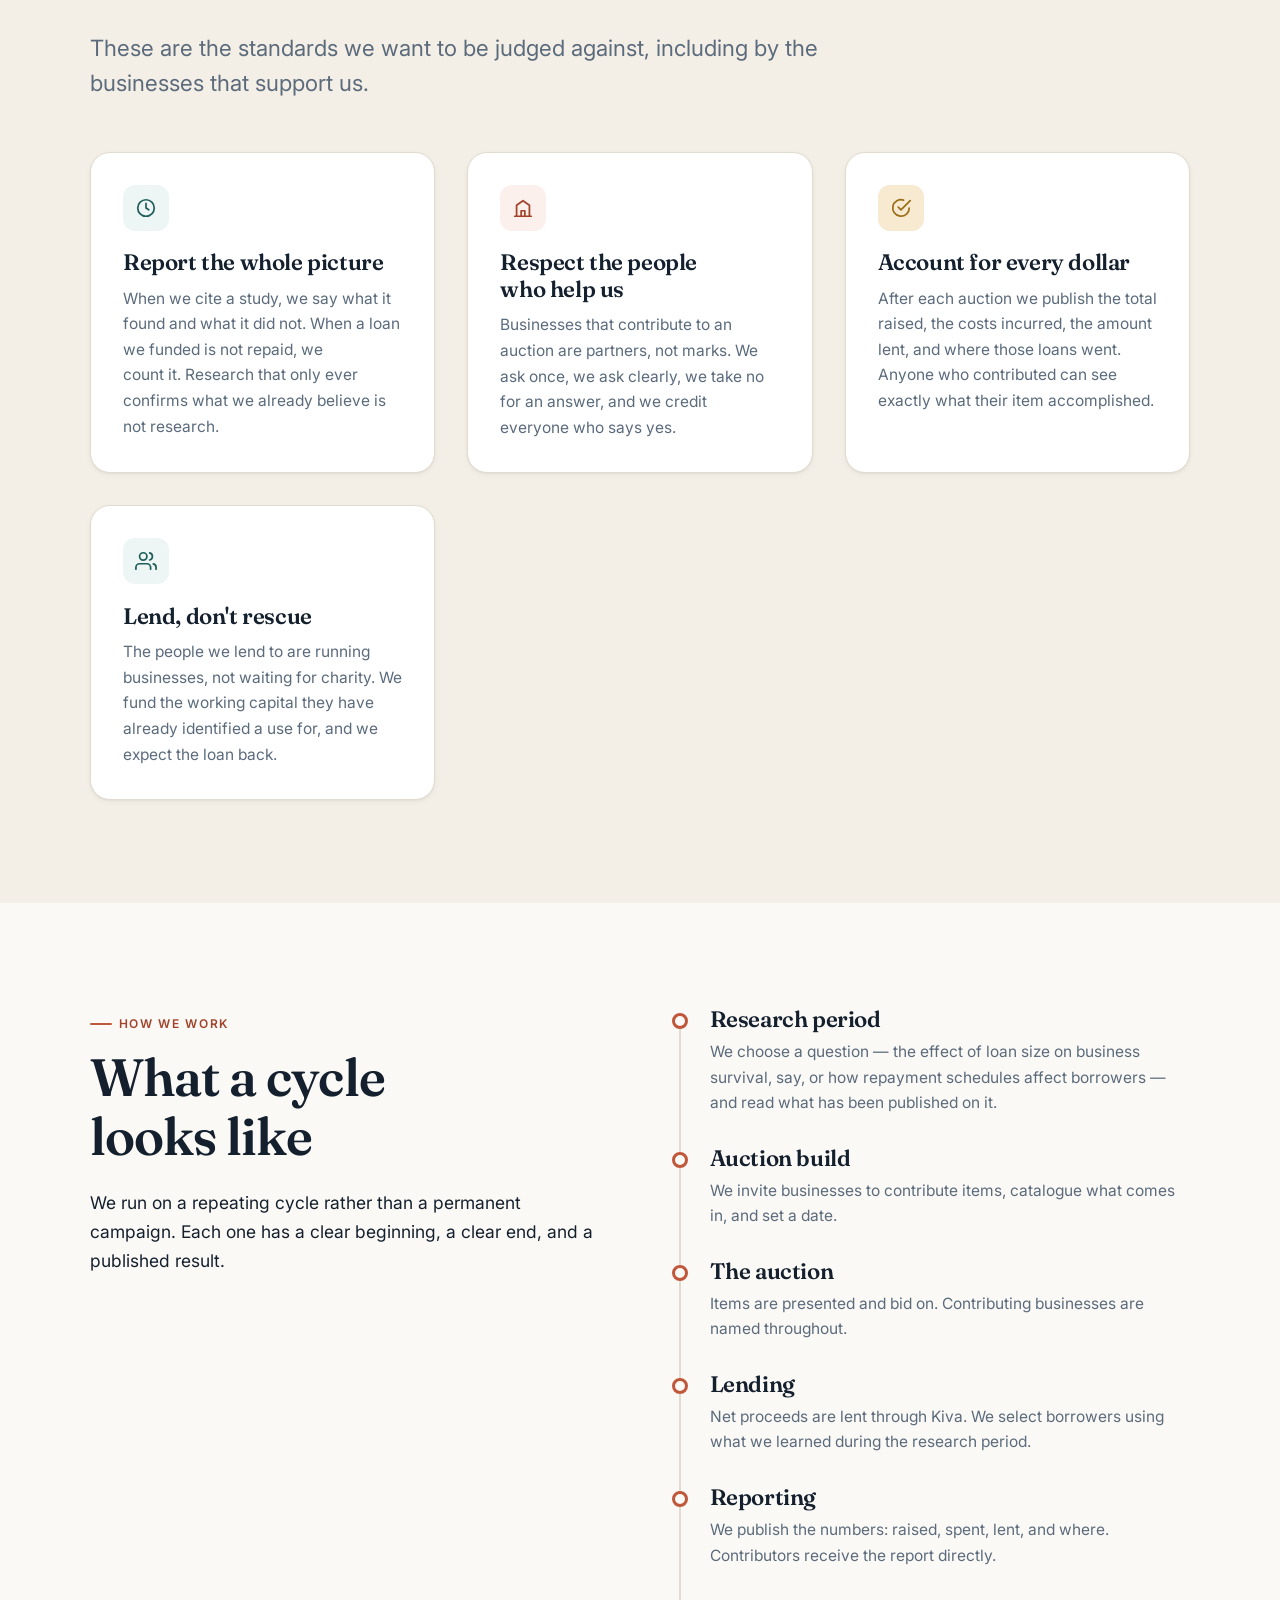
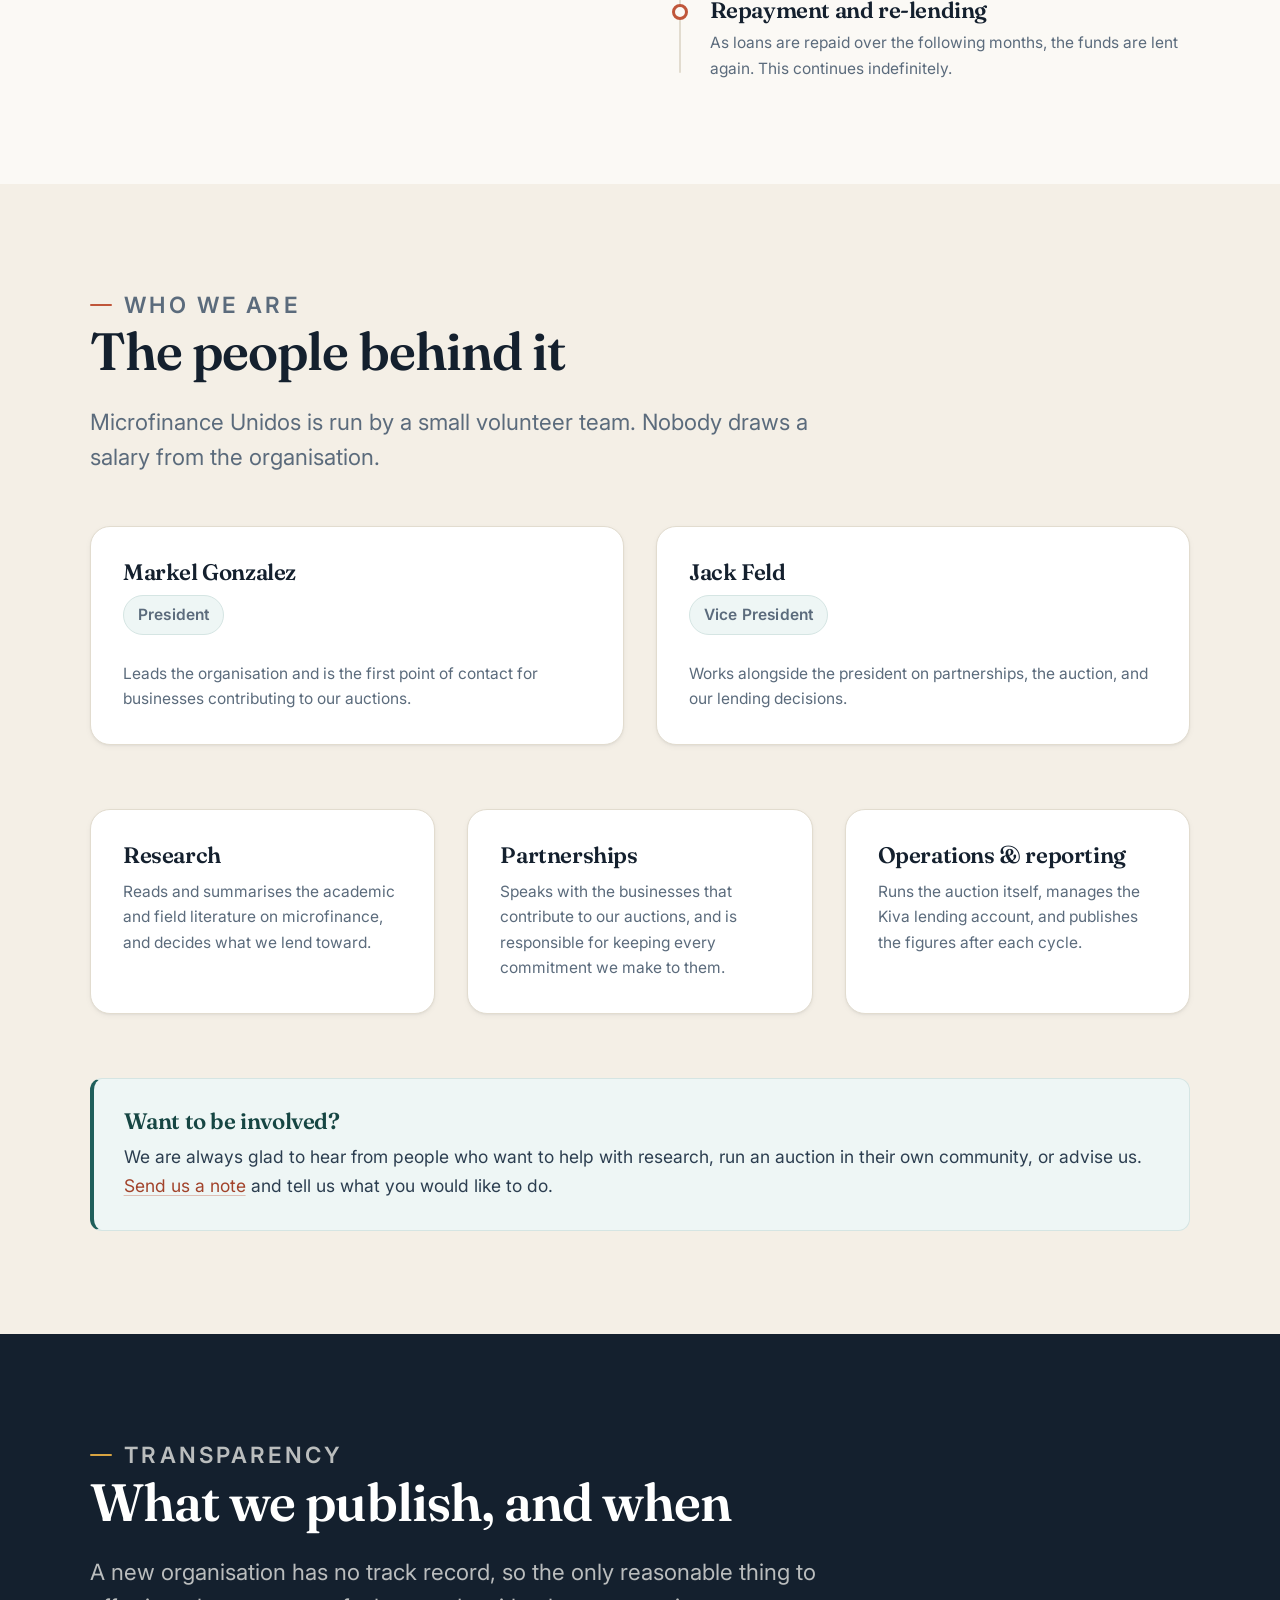
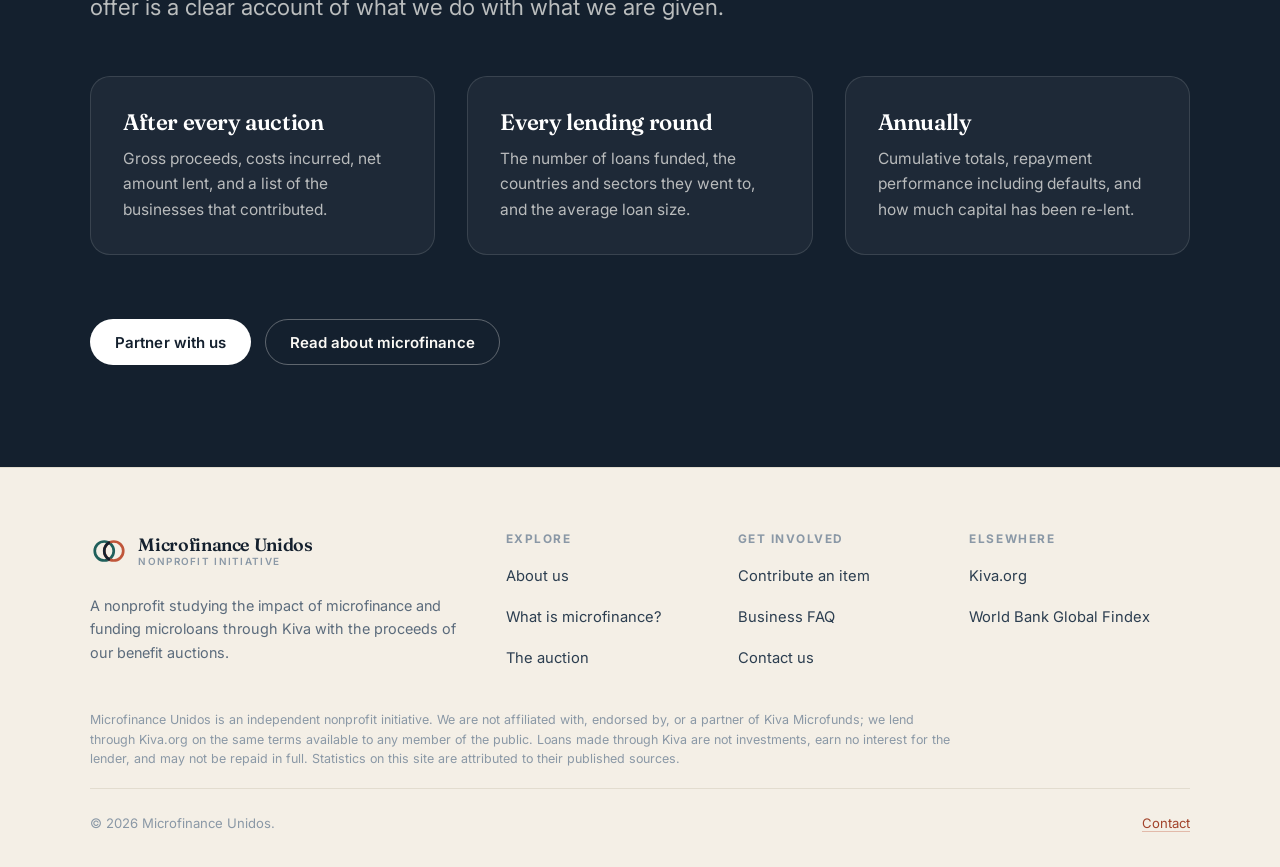
==== commit 2cdea775: "Add named team members to About page Co-Authored-By: Claude Opus 5.5 <noreply@anthropic.com>" ====
--- a/about.html
+++ b/about.html
@@ -217,7 +217,20 @@
         </p>
       </div>
 
-      <div class="grid grid-3 reveal reveal-1">
+      <div class="grid grid-2 reveal reveal-1">
+        <article class="card">
+          <h3>Markel Gonzalez</h3>
+          <p class="pill pill--pine" style="margin-bottom:0.75rem">President</p>
+          <p>Leads the organisation and is the first point of contact for businesses contributing to our auctions.</p>
+        </article>
+        <article class="card">
+          <h3>Jack Feld</h3>
+          <p class="pill pill--pine" style="margin-bottom:0.75rem">Vice President</p>
+          <p>Works alongside the president on partnerships, the auction, and our lending decisions.</p>
+        </article>
+      </div>
+
+      <div class="grid grid-3 mt-xl reveal reveal-1">
         <article class="card">
           <h3>Research</h3>
           <p>Reads and summarises the academic and field literature on microfinance, and decides what we lend toward.</p>
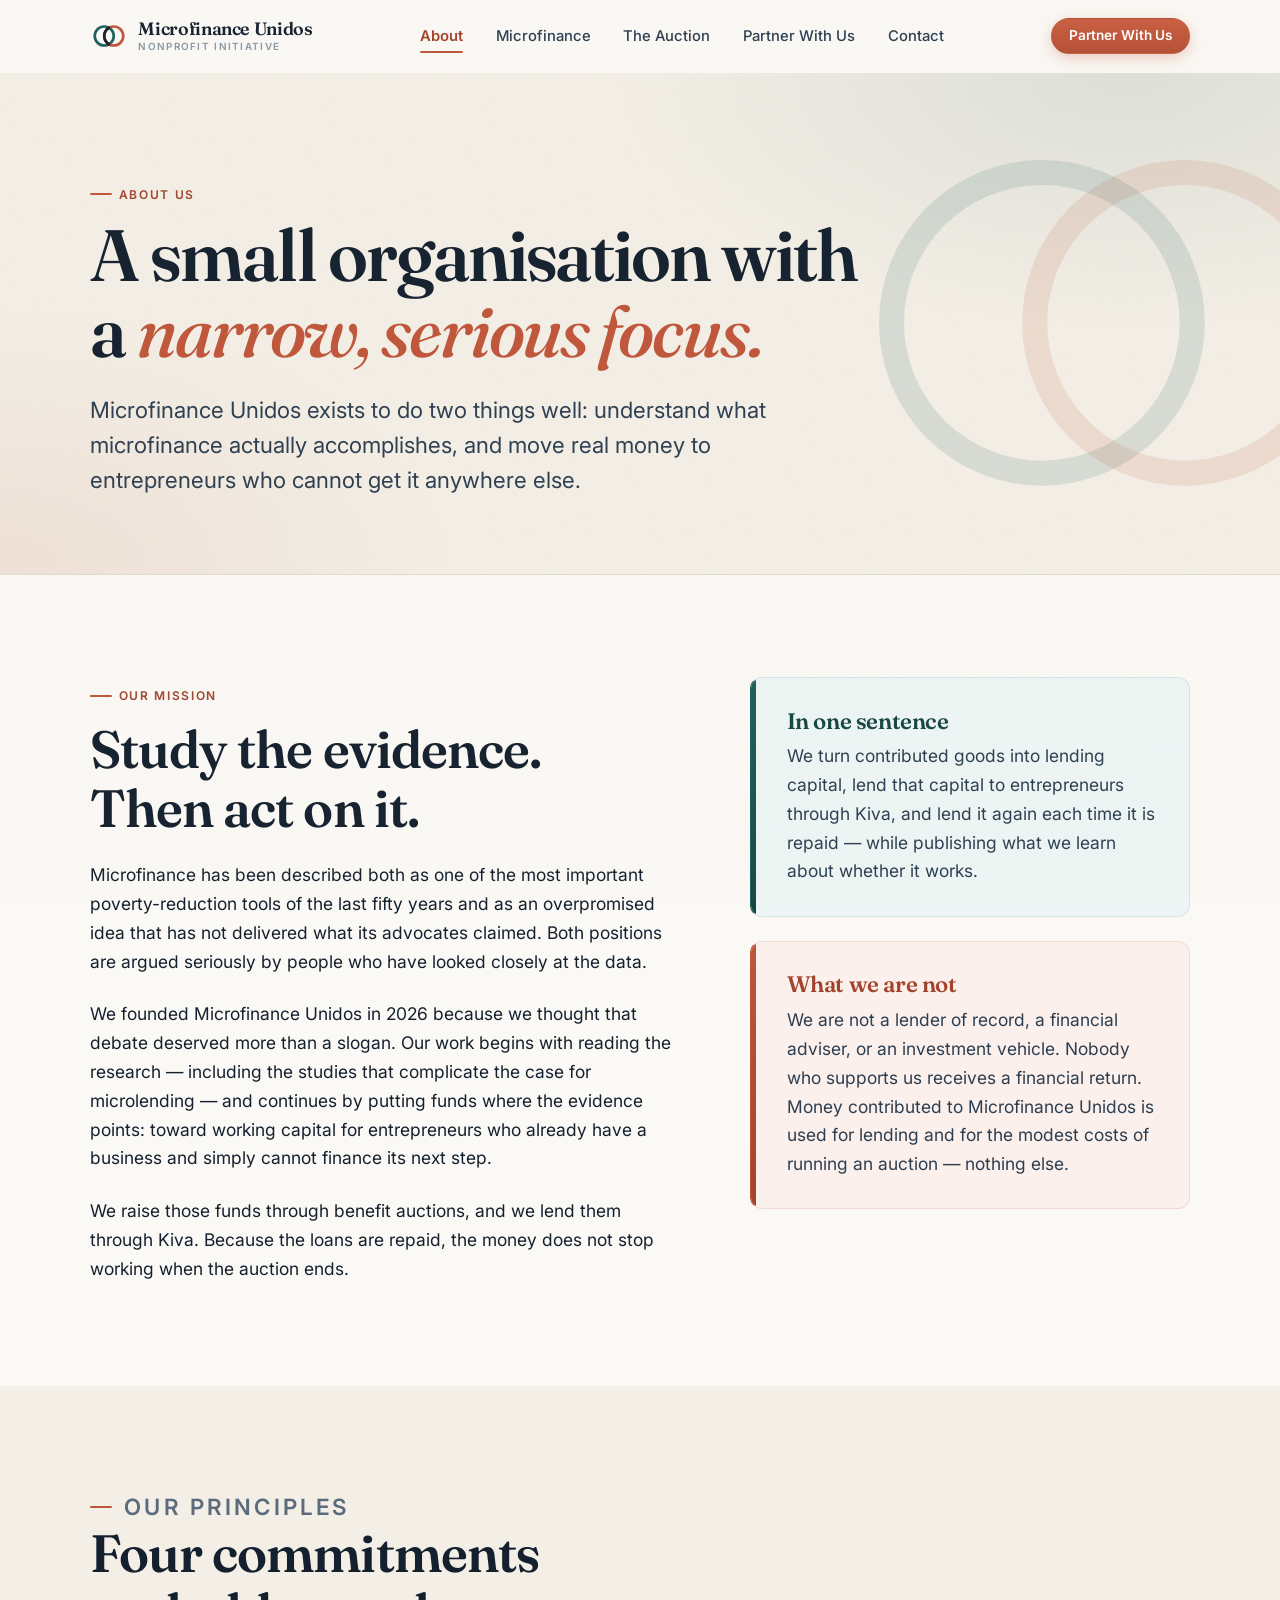
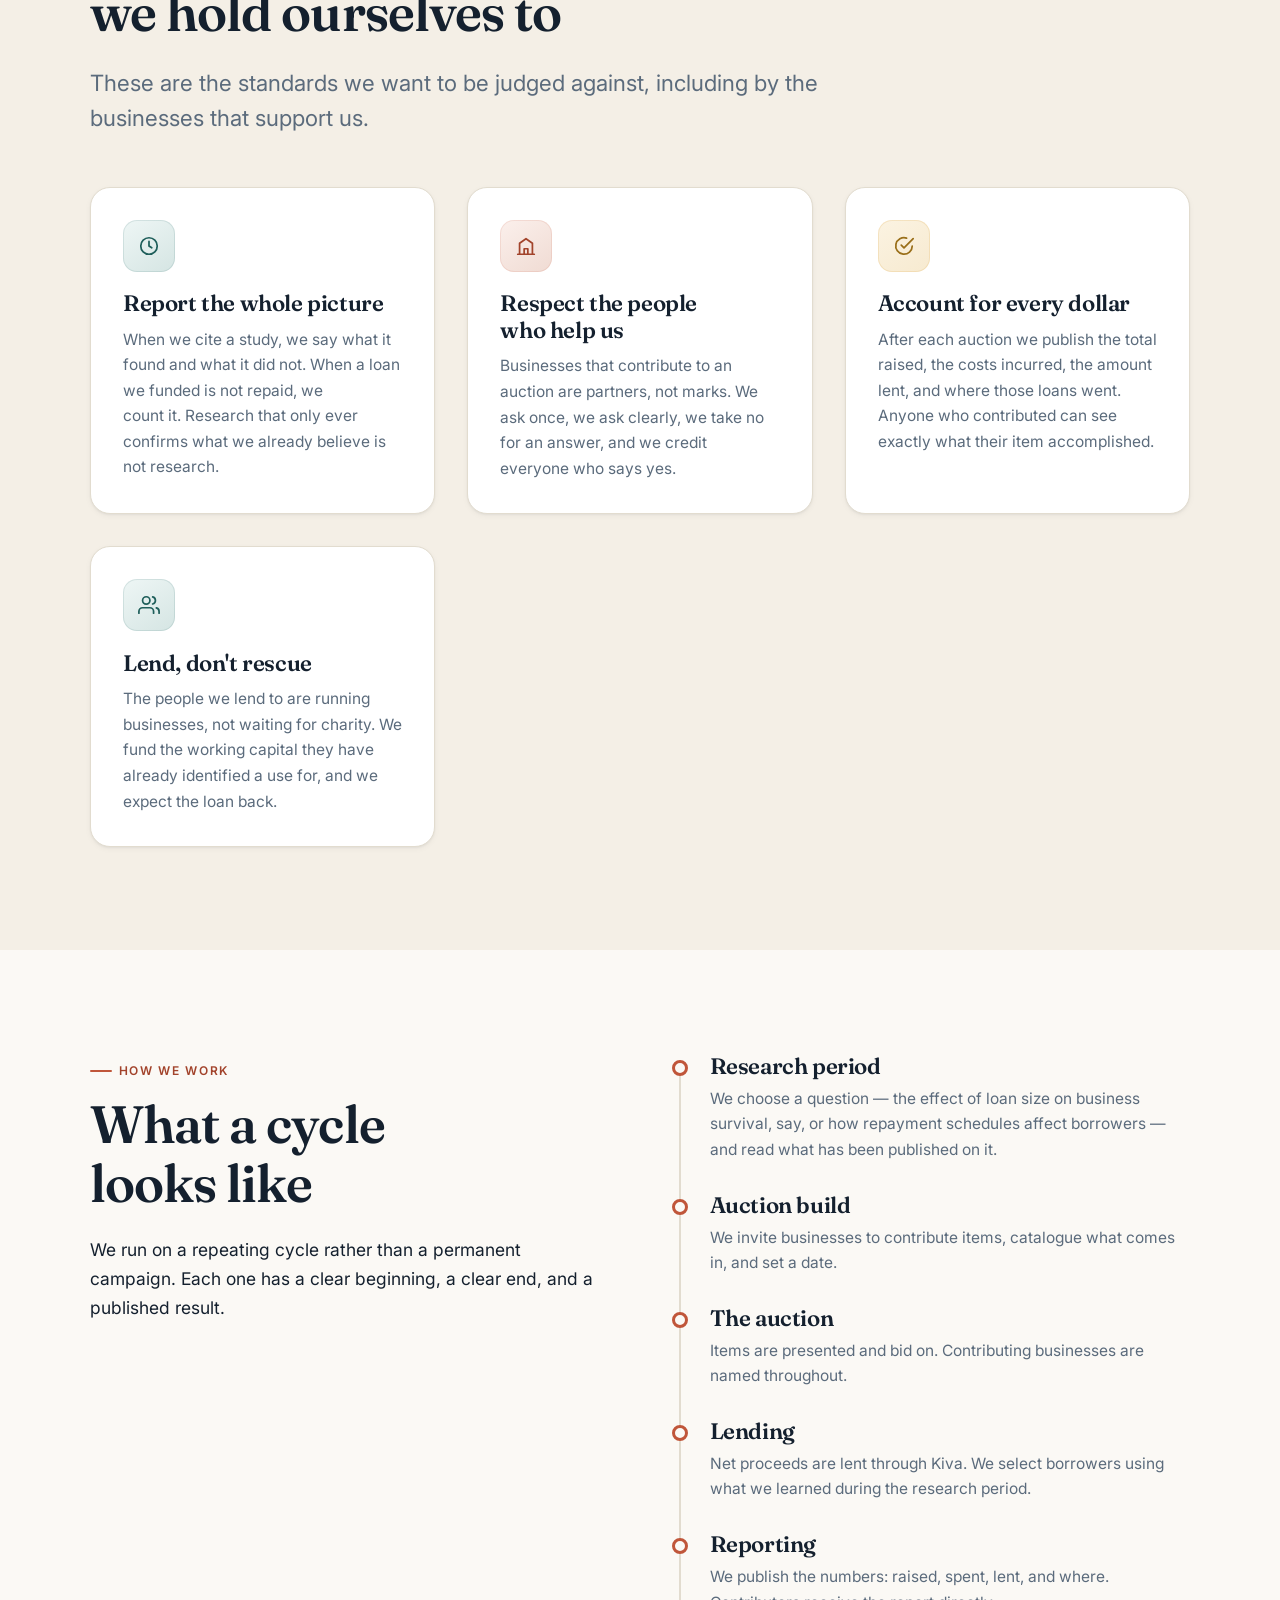
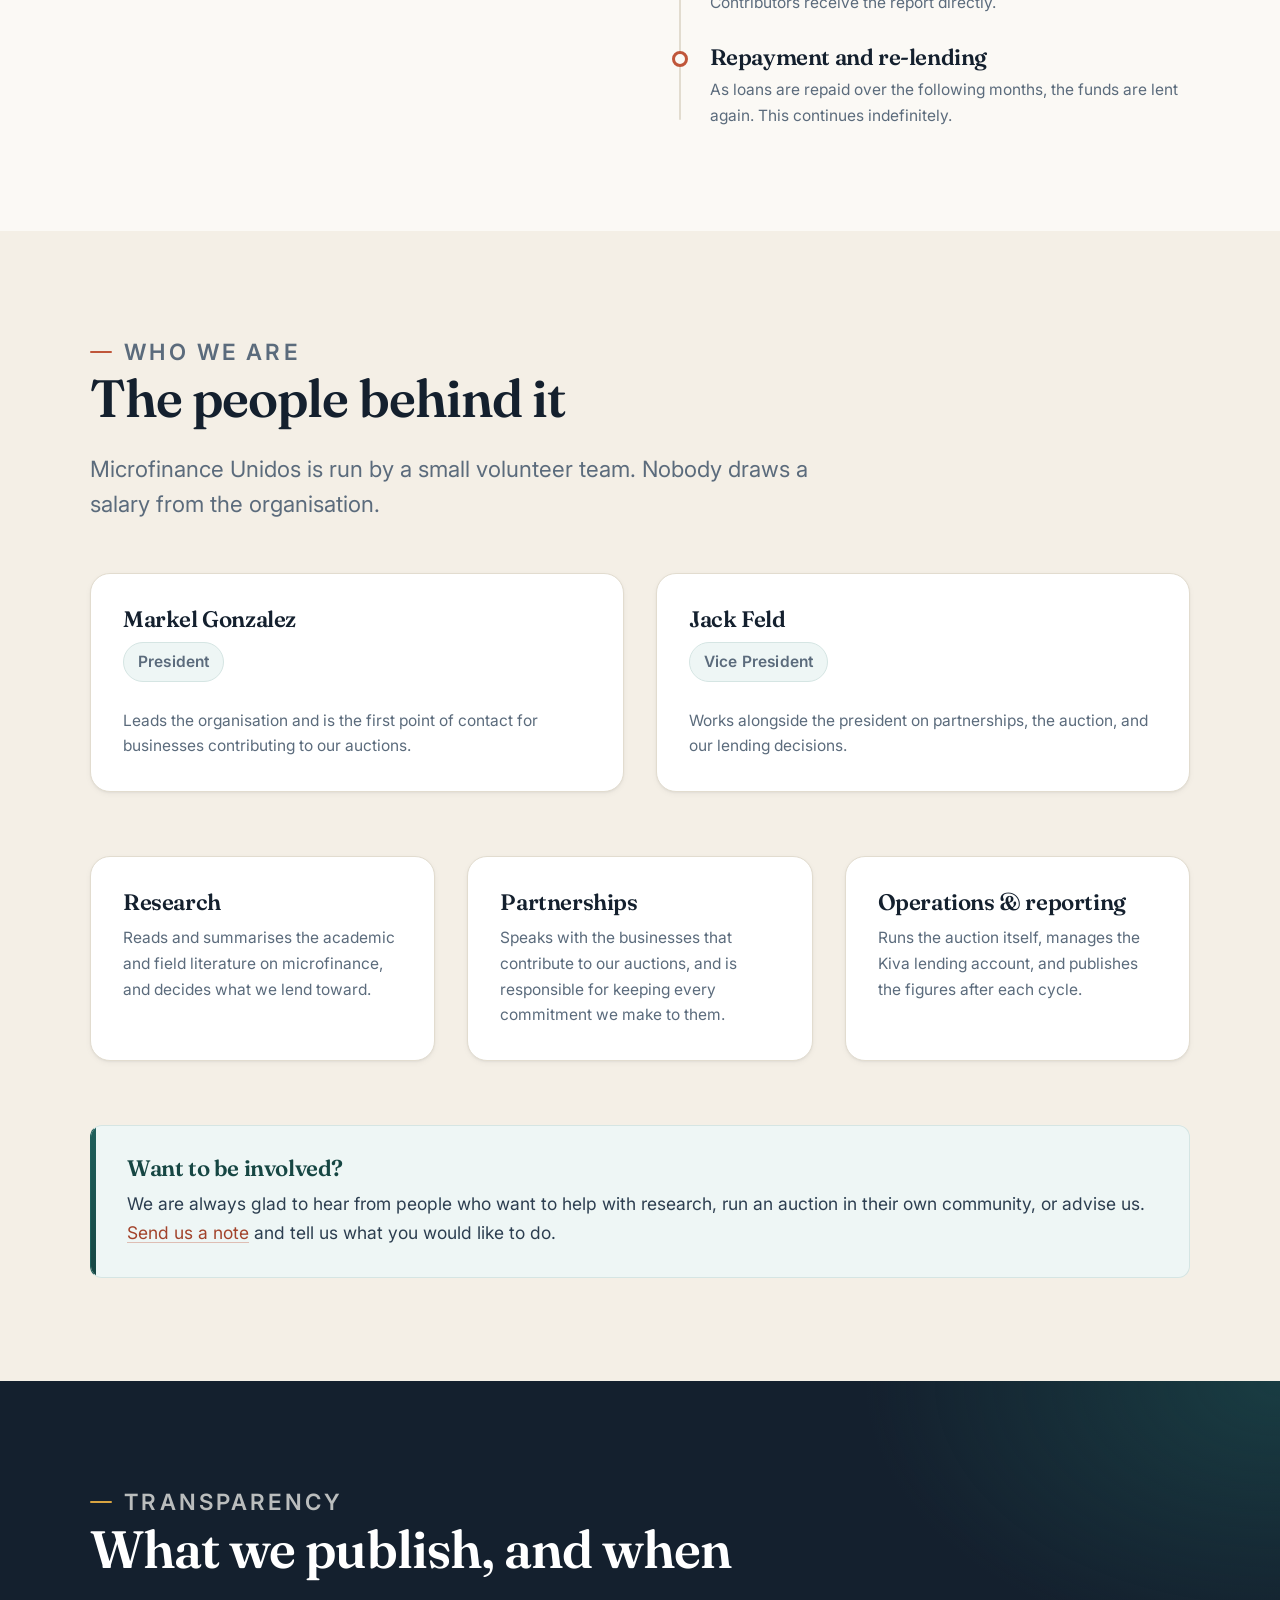
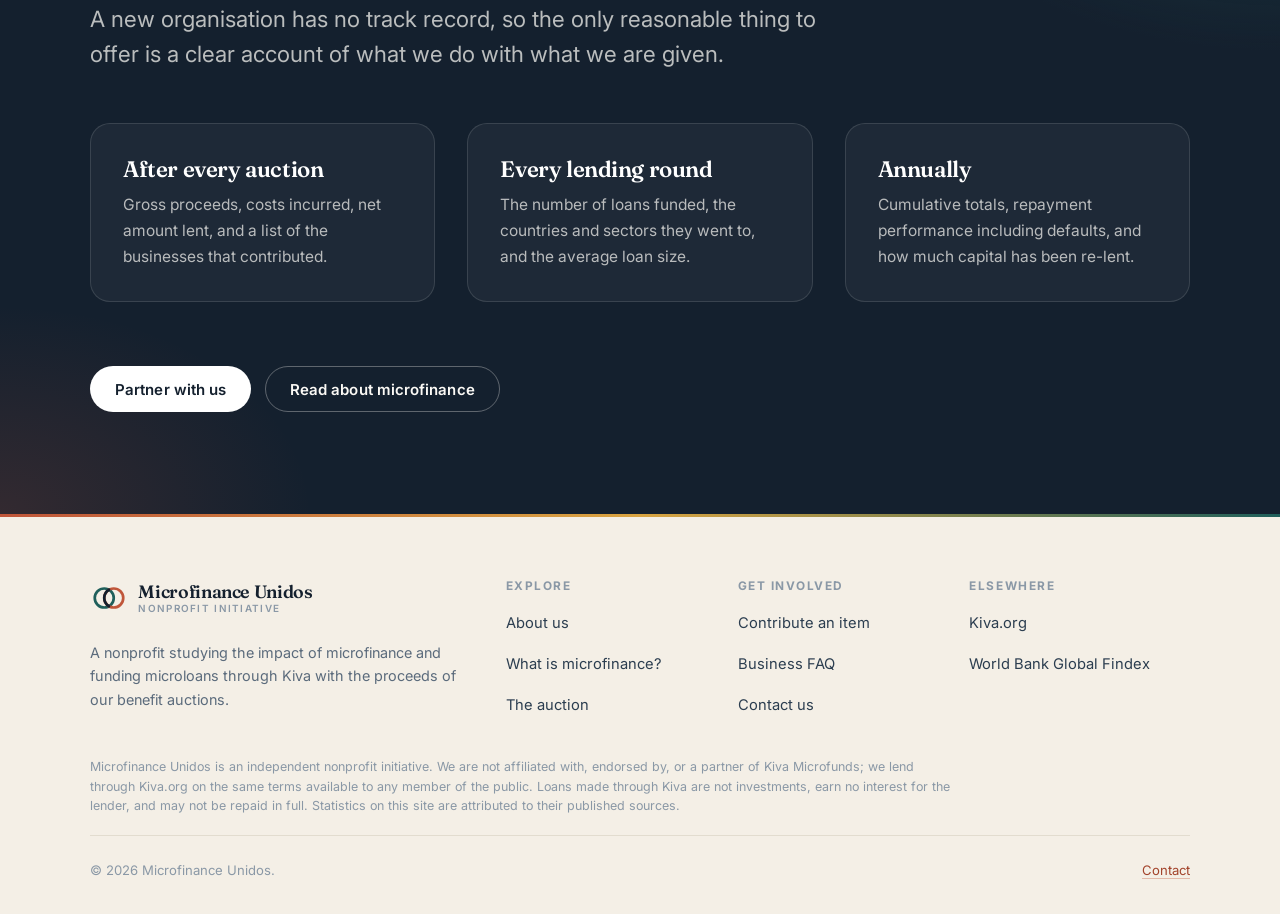
==== commit c5a607cd: "Visual refresh: stronger hero, trust strip, richer cards and page headers Co-Authored-By: Claude Opu" ====
--- a/about.html
+++ b/about.html
@@ -11,7 +11,7 @@
 <meta property="og:type" content="website">
 <link rel="preconnect" href="https://fonts.googleapis.com">
 <link rel="preconnect" href="https://fonts.gstatic.com" crossorigin>
-<link href="https://fonts.googleapis.com/css2?family=Fraunces:opsz,wght@9..144,400;9..144,500;9..144,600;9..144,700&family=Inter:wght@400;500;600;700&display=swap" rel="stylesheet">
+<link href="https://fonts.googleapis.com/css2?family=Fraunces:ital,opsz,wght@0,9..144,400;0,9..144,500;0,9..144,600;0,9..144,700;1,9..144,400;1,9..144,500;1,9..144,600&family=Inter:wght@400;500;600;700&display=swap" rel="stylesheet">
 <link rel="stylesheet" href="css/styles.css">
 <noscript><style>.reveal{opacity:1;transform:none}</style></noscript>
 </head>
@@ -53,7 +53,7 @@
   <section class="page-hero">
     <div class="container">
       <p class="eyebrow">About us</p>
-      <h1>A small organisation with a narrow, serious focus.</h1>
+      <h1>A small organisation with a <em>narrow, serious focus.</em></h1>
       <p class="lede">
         Microfinance Unidos exists to do two things well: understand what microfinance actually accomplishes,
         and move real money to entrepreneurs who cannot get it anywhere else.
--- a/css/styles.css
+++ b/css/styles.css
@@ -755,15 +755,20 @@
 /* --------------------------------------------------------------------------
    12. Motion
    -------------------------------------------------------------------------- */
-.reveal { opacity: 0; transform: translateY(18px); }
+/* Reveals trigger just before an element scrolls into view (main.js),
+   so fast scrolling never lands on an empty section. */
+.reveal { opacity: 0; transform: translateY(14px); }
 .reveal.is-visible {
   opacity: 1; transform: none;
-  transition: opacity 0.6s var(--ease), transform 0.6s var(--ease);
-}
-.reveal-1.is-visible { transition-delay: 0.08s; }
-.reveal-2.is-visible { transition-delay: 0.16s; }
-.reveal-3.is-visible { transition-delay: 0.24s; }
-.reveal-4.is-visible { transition-delay: 0.32s; }
+  transition: opacity 0.5s var(--ease), transform 0.5s var(--ease);
+}
+.reveal-1.is-visible { transition-delay: 0.06s; }
+.reveal-2.is-visible { transition-delay: 0.12s; }
+.reveal-3.is-visible { transition-delay: 0.18s; }
+.reveal-4.is-visible { transition-delay: 0.24s; }
+
+@keyframes rise-in { from { opacity: 0; transform: translateY(16px); } to { opacity: 1; transform: none; } }
+@keyframes float-y { 0%, 100% { transform: translateY(0); } 50% { transform: translateY(-7px); } }
 
 @keyframes dash-flow { to { stroke-dashoffset: -240; } }
 .flow-line { stroke-dasharray: 5 7; animation: dash-flow 14s linear infinite; }
@@ -792,3 +797,301 @@
   position: absolute; width: 1px; height: 1px; padding: 0; margin: -1px;
   overflow: hidden; clip: rect(0 0 0 0); white-space: nowrap; border: 0;
 }
+
+/* --------------------------------------------------------------------------
+   14. Visual refresh
+   Layered on top of the base system above; delete this section to revert.
+   -------------------------------------------------------------------------- */
+
+/* Paper grain: a faint texture that keeps large cream areas from feeling flat */
+body::before {
+  content: "";
+  position: fixed; inset: 0; z-index: 300;
+  pointer-events: none;
+  opacity: 0.045;
+  background-image: url("data:image/svg+xml,%3Csvg xmlns='http://www.w3.org/2000/svg' width='160' height='160'%3E%3Cfilter id='n'%3E%3CfeTurbulence type='fractalNoise' baseFrequency='0.85' numOctaves='3' stitchTiles='stitch'/%3E%3C/filter%3E%3Crect width='100%25' height='100%25' filter='url(%23n)'/%3E%3C/svg%3E");
+}
+
+/* Accent italics in headlines */
+h1 em, h2 em {
+  font-style: italic; font-weight: 500;
+  color: var(--clay);
+}
+.section--ink h2 em, .cta-band h2 em { color: var(--sand); }
+
+h1 { letter-spacing: -0.028em; }
+
+/* Header: active link gets an underline marker */
+.nav__link { position: relative; }
+@media (min-width: 941px) {
+  .nav__link::after {
+    content: ""; position: absolute; left: 0.85rem; right: 0.85rem; bottom: 0.2rem;
+    height: 2px; border-radius: 2px; background: var(--clay);
+    transform: scaleX(0); transform-origin: left;
+    transition: transform 0.25s var(--ease);
+  }
+  .nav__link:hover::after, .nav__link.is-active::after { transform: scaleX(1); }
+  .nav__link:hover { background: transparent; }
+}
+
+/* Buttons: a touch of depth */
+.btn-primary { background: linear-gradient(180deg, #c95f42 0%, var(--clay) 55%, #b54f34 100%); }
+.btn-primary:hover { background: linear-gradient(180deg, #b8553a 0%, var(--clay-deep) 100%); }
+.btn-primary svg { transition: transform 0.2s var(--ease); }
+.btn-primary:hover svg { transform: translateX(3px); }
+
+/* ---------- Home hero ---------- */
+.hero { padding-block: clamp(3.5rem, 8vw, 7rem) clamp(5rem, 10vw, 8.5rem); }
+.hero::after {
+  content: "";
+  position: absolute; inset: 0;
+  background-image: radial-gradient(rgba(20, 32, 46, 0.13) 1px, transparent 1.2px);
+  background-size: 22px 22px;
+  -webkit-mask-image: radial-gradient(ellipse 55% 70% at 78% 45%, #000 20%, transparent 75%);
+          mask-image: radial-gradient(ellipse 55% 70% at 78% 45%, #000 20%, transparent 75%);
+  pointer-events: none;
+}
+.hero::before {
+  background:
+    radial-gradient(56rem 34rem at 85% 10%, rgba(31, 95, 91, 0.14), transparent 62%),
+    radial-gradient(44rem 30rem at 0% 0%, rgba(192, 86, 58, 0.13), transparent 60%),
+    radial-gradient(30rem 20rem at 40% 110%, rgba(217, 164, 65, 0.12), transparent 65%);
+}
+.hero > .container { position: relative; z-index: 1; }
+.hero h1 { font-size: clamp(2.7rem, 1.6rem + 4.6vw, 5.4rem); line-height: 1.02; }
+.hero__grid > :first-child > * { animation: rise-in 0.7s var(--ease) both; }
+.hero__grid > :first-child > :nth-child(2) { animation-delay: 0.06s; }
+.hero__grid > :first-child > :nth-child(3) { animation-delay: 0.12s; }
+.hero__grid > :first-child > :nth-child(4) { animation-delay: 0.18s; }
+.hero__grid > :first-child > :nth-child(5) { animation-delay: 0.24s; }
+
+.hero__visual {
+  position: relative;
+  animation: rise-in 0.9s 0.15s var(--ease) both;
+  padding: 1.25rem 0;
+}
+.hero__visual::before {
+  content: "";
+  position: absolute; inset: 8% -4% 2% 10%;
+  background: linear-gradient(135deg, var(--pine) 0%, var(--pine-deep) 100%);
+  border-radius: var(--radius-xl);
+  transform: rotate(4deg);
+}
+.hero__visual .panel {
+  position: relative; border: 0;
+  box-shadow: 0 30px 70px -20px rgba(20, 32, 46, 0.35), 0 4px 12px rgba(20, 32, 46, 0.06);
+}
+.hero__chip {
+  position: absolute; z-index: 2;
+  display: inline-flex; align-items: center; gap: 0.55rem;
+  background: var(--white);
+  border: 1px solid var(--line);
+  border-radius: 100px;
+  padding: 0.6rem 1rem;
+  font-size: 0.82rem; font-weight: 600; color: var(--ink);
+  box-shadow: var(--shadow);
+  white-space: nowrap;
+  animation: float-y 6s ease-in-out infinite;
+}
+.hero__chip--top { top: 0; left: -1.25rem; }
+.hero__chip--bottom { bottom: 0.25rem; right: -0.5rem; animation-delay: -3s; }
+.hero__chip-dot {
+  width: 9px; height: 9px; border-radius: 50%; background: var(--clay);
+  box-shadow: 0 0 0 4px var(--clay-tint);
+}
+.hero__chip-dot--pine { background: var(--pine); box-shadow: 0 0 0 4px var(--pine-tint); }
+@media (max-width: 939px) {
+  .hero__visual { max-width: 520px; margin-inline: auto; width: 100%; }
+  .hero__chip--top { left: 0.5rem; }
+  .hero__chip--bottom { right: 0.5rem; }
+}
+.hero__note { border-top-style: dashed; }
+
+/* ---------- Trust strip (overlaps the hero edge) ---------- */
+.trust {
+  position: relative; z-index: 2;
+  margin-top: calc(-1 * clamp(2.5rem, 5vw, 3.5rem));
+  margin-bottom: calc(-1 * clamp(2.5rem, 5vw, 3.5rem));
+}
+.trust__list {
+  list-style: none; margin: 0; padding: 0;
+  display: grid; grid-template-columns: repeat(auto-fit, minmax(230px, 1fr));
+  background: var(--white);
+  border: 1px solid var(--line);
+  border-radius: var(--radius-lg);
+  box-shadow: var(--shadow-lg);
+  overflow: hidden;
+}
+.trust__item {
+  display: flex; align-items: center; gap: 0.9rem;
+  margin: 0 0 0 -1px; padding: 1.3rem 1.4rem;
+  font-size: 0.86rem; line-height: 1.35; color: var(--ink-muted);
+  border-left: 1px solid var(--line);
+  border-top: 1px solid var(--line);
+  margin-top: -1px;
+}
+.trust__item strong { display: block; font-size: 0.95rem; color: var(--ink); margin-bottom: 0.1rem; }
+.trust__icon {
+  flex: none; width: 40px; height: 40px; border-radius: 11px;
+  display: grid; place-items: center;
+  background: var(--clay-tint); color: var(--clay-deep);
+}
+.trust__item:nth-child(even) .trust__icon { background: var(--pine-tint); color: var(--pine); }
+.trust + .section--ink { padding-top: calc(clamp(3.5rem, 8vw, var(--space-3xl)) + 3rem); }
+
+/* ---------- Dark sections ---------- */
+.section--ink { position: relative; overflow: hidden; }
+.section--ink::before {
+  content: "";
+  position: absolute; inset: 0;
+  background:
+    radial-gradient(40rem 26rem at 100% 0%, rgba(31, 95, 91, 0.45), transparent 65%),
+    radial-gradient(30rem 20rem at 0% 100%, rgba(192, 86, 58, 0.18), transparent 65%);
+  pointer-events: none;
+}
+.section--ink > * { position: relative; }
+.section--ink .stats { gap: 1.75rem 0; }
+.section--ink .stat {
+  padding: 0.25rem clamp(1rem, 2vw, 1.75rem) 0.5rem;
+  border-left: 1px solid rgba(255, 255, 255, 0.14);
+}
+.section--ink .stat__figure { font-size: clamp(2.5rem, 1.6rem + 3.2vw, 3.8rem); }
+
+/* ---------- Cards ---------- */
+.card { position: relative; overflow: hidden; }
+.card::before {
+  content: "";
+  position: absolute; left: 0; right: 0; top: 0; height: 3px;
+  background: linear-gradient(90deg, var(--clay), var(--sand), var(--pine));
+  transform: scaleX(0); transform-origin: left;
+  transition: transform 0.4s var(--ease);
+}
+.card--hover:hover::before { transform: scaleX(1); }
+.card--hover:hover { transform: translateY(-6px); box-shadow: var(--shadow-lg); border-color: transparent; }
+.card__icon {
+  width: 52px; height: 52px; border-radius: 14px;
+  background: linear-gradient(145deg, var(--clay-tint), var(--clay-soft));
+  box-shadow: inset 0 0 0 1px rgba(192, 86, 58, 0.12);
+}
+.card__icon--pine { background: linear-gradient(145deg, var(--pine-tint), var(--pine-soft)); box-shadow: inset 0 0 0 1px rgba(31, 95, 91, 0.12); }
+.card__icon--sand { background: linear-gradient(145deg, #fbf3e2, var(--sand-soft)); box-shadow: inset 0 0 0 1px rgba(217, 164, 65, 0.2); }
+.card__num {
+  display: block;
+  font-family: var(--font-display); font-style: italic; font-weight: 500;
+  font-size: 2.6rem; line-height: 1; letter-spacing: -0.03em;
+  color: var(--clay-soft);
+  margin-bottom: 0.9rem;
+  transition: color 0.3s var(--ease);
+}
+.card--hover:hover .card__num { color: var(--clay); }
+
+.stat--boxed {
+  position: relative; overflow: hidden;
+  border-radius: var(--radius-lg);
+  box-shadow: var(--shadow-sm);
+  transition: transform 0.25s var(--ease), box-shadow 0.25s var(--ease);
+}
+.stat--boxed::after {
+  content: "";
+  position: absolute; right: -28px; top: -28px;
+  width: 90px; height: 90px; border-radius: 50%;
+  border: 14px solid var(--clay-tint);
+}
+.stat--boxed:nth-child(even)::after { border-color: var(--pine-tint); }
+.stat--boxed > * { position: relative; }
+.stat--boxed:hover { transform: translateY(-4px); box-shadow: var(--shadow); }
+
+/* ---------- Steps: a connecting line between the numbers ---------- */
+.steps { gap: 0; }
+.step { position: relative; border-bottom: 0; padding-bottom: 1.75rem; }
+.step:not(:last-child)::before {
+  content: "";
+  position: absolute; left: 20px; top: 46px; bottom: 6px;
+  width: 2px; border-radius: 2px;
+  background: linear-gradient(var(--clay-soft), var(--line));
+}
+.step__num {
+  width: 42px; height: 42px;
+  background: var(--white); color: var(--clay-deep);
+  border: 2px solid var(--clay);
+  font-size: 1.05rem;
+}
+.section--ink .step__num { background: var(--ink); color: var(--sand); border-color: var(--sand); }
+.section--ink .step:not(:last-child)::before { background: rgba(255, 255, 255, 0.16); }
+
+/* ---------- Featured pull quote ---------- */
+.pull-quote--feature {
+  border-left: 0; padding-left: 0;
+  text-align: center;
+  position: relative;
+  padding-top: 3.25rem;
+}
+.pull-quote--feature::before {
+  content: "\201C";
+  position: absolute; top: -1.5rem; left: 50%; transform: translateX(-50%);
+  font-family: var(--font-display); font-size: 7rem; line-height: 1;
+  color: var(--clay);
+}
+.pull-quote--feature p { font-size: var(--step-3); font-style: italic; font-weight: 400; line-height: 1.25; }
+.pull-quote--feature footer::before {
+  content: ""; display: block; width: 40px; height: 2px; border-radius: 2px;
+  background: var(--clay); margin: 0 auto 1rem;
+}
+.section--pine {
+  background:
+    radial-gradient(40rem 20rem at 50% 0%, rgba(255, 255, 255, 0.6), transparent 70%),
+    var(--pine-tint);
+}
+
+/* ---------- Interior page heroes: the brand rings as a watermark ---------- */
+.page-hero {
+  padding-block: clamp(3.5rem, 8vw, 6.5rem) clamp(3rem, 6vw, 4.75rem);
+  background:
+    radial-gradient(44rem 26rem at 0% 100%, rgba(192, 86, 58, 0.09), transparent 65%),
+    var(--paper-warm);
+}
+.page-hero::after {
+  content: "";
+  position: absolute;
+  right: clamp(-12rem, -8vw, -4rem); top: 50%;
+  width: clamp(22rem, 42vw, 38rem); aspect-ratio: 1.5;
+  transform: translateY(-50%);
+  background: url("data:image/svg+xml,%3Csvg xmlns='http://www.w3.org/2000/svg' viewBox='0 0 300 200'%3E%3Ccircle cx='110' cy='100' r='84' fill='none' stroke='%231f5f5b' stroke-width='14' opacity='.13'/%3E%3Ccircle cx='190' cy='100' r='84' fill='none' stroke='%23c0563a' stroke-width='14' opacity='.13'/%3E%3C/svg%3E") center / contain no-repeat;
+  pointer-events: none;
+}
+.page-hero .container > * { animation: rise-in 0.7s var(--ease) both; }
+.page-hero .container > :nth-child(2) { animation-delay: 0.06s; }
+.page-hero .container > :nth-child(3) { animation-delay: 0.12s; }
+.page-hero h1 { font-size: clamp(2.4rem, 1.5rem + 3.8vw, 4.6rem); line-height: 1.04; max-width: 18ch; }
+
+/* ---------- Callouts, panels, forms ---------- */
+.callout { border-left-width: 1px; position: relative; overflow: hidden; padding-left: clamp(1.6rem, 3vw, 2.25rem); }
+.callout::before {
+  content: ""; position: absolute; left: 0; top: 0; bottom: 0; width: 5px;
+  background: linear-gradient(var(--pine), var(--pine-deep));
+}
+.callout--clay::before { background: linear-gradient(var(--clay), var(--clay-deep)); }
+.panel--flat { border-radius: var(--radius-xl); box-shadow: var(--shadow); }
+.field input, .field textarea, .field select { border-radius: 10px; background: var(--paper); }
+.field input:focus, .field textarea:focus, .field select:focus { background: var(--white); }
+
+/* ---------- CTA band ---------- */
+.cta-band::after {
+  content: "";
+  position: absolute; right: -6rem; bottom: -10rem;
+  width: 30rem; height: 30rem; border-radius: 50%;
+  border: 60px solid rgba(255, 255, 255, 0.035);
+  pointer-events: none;
+}
+
+/* ---------- Footer ---------- */
+.site-footer { position: relative; }
+.site-footer::before {
+  content: "";
+  position: absolute; left: 0; right: 0; top: -1px; height: 3px;
+  background: linear-gradient(90deg, var(--clay), var(--sand) 50%, var(--pine));
+}
+
+@media (prefers-reduced-motion: reduce) {
+  .hero__chip, .hero__visual, .hero__grid > :first-child > *, .page-hero .container > * { animation: none; }
+}
